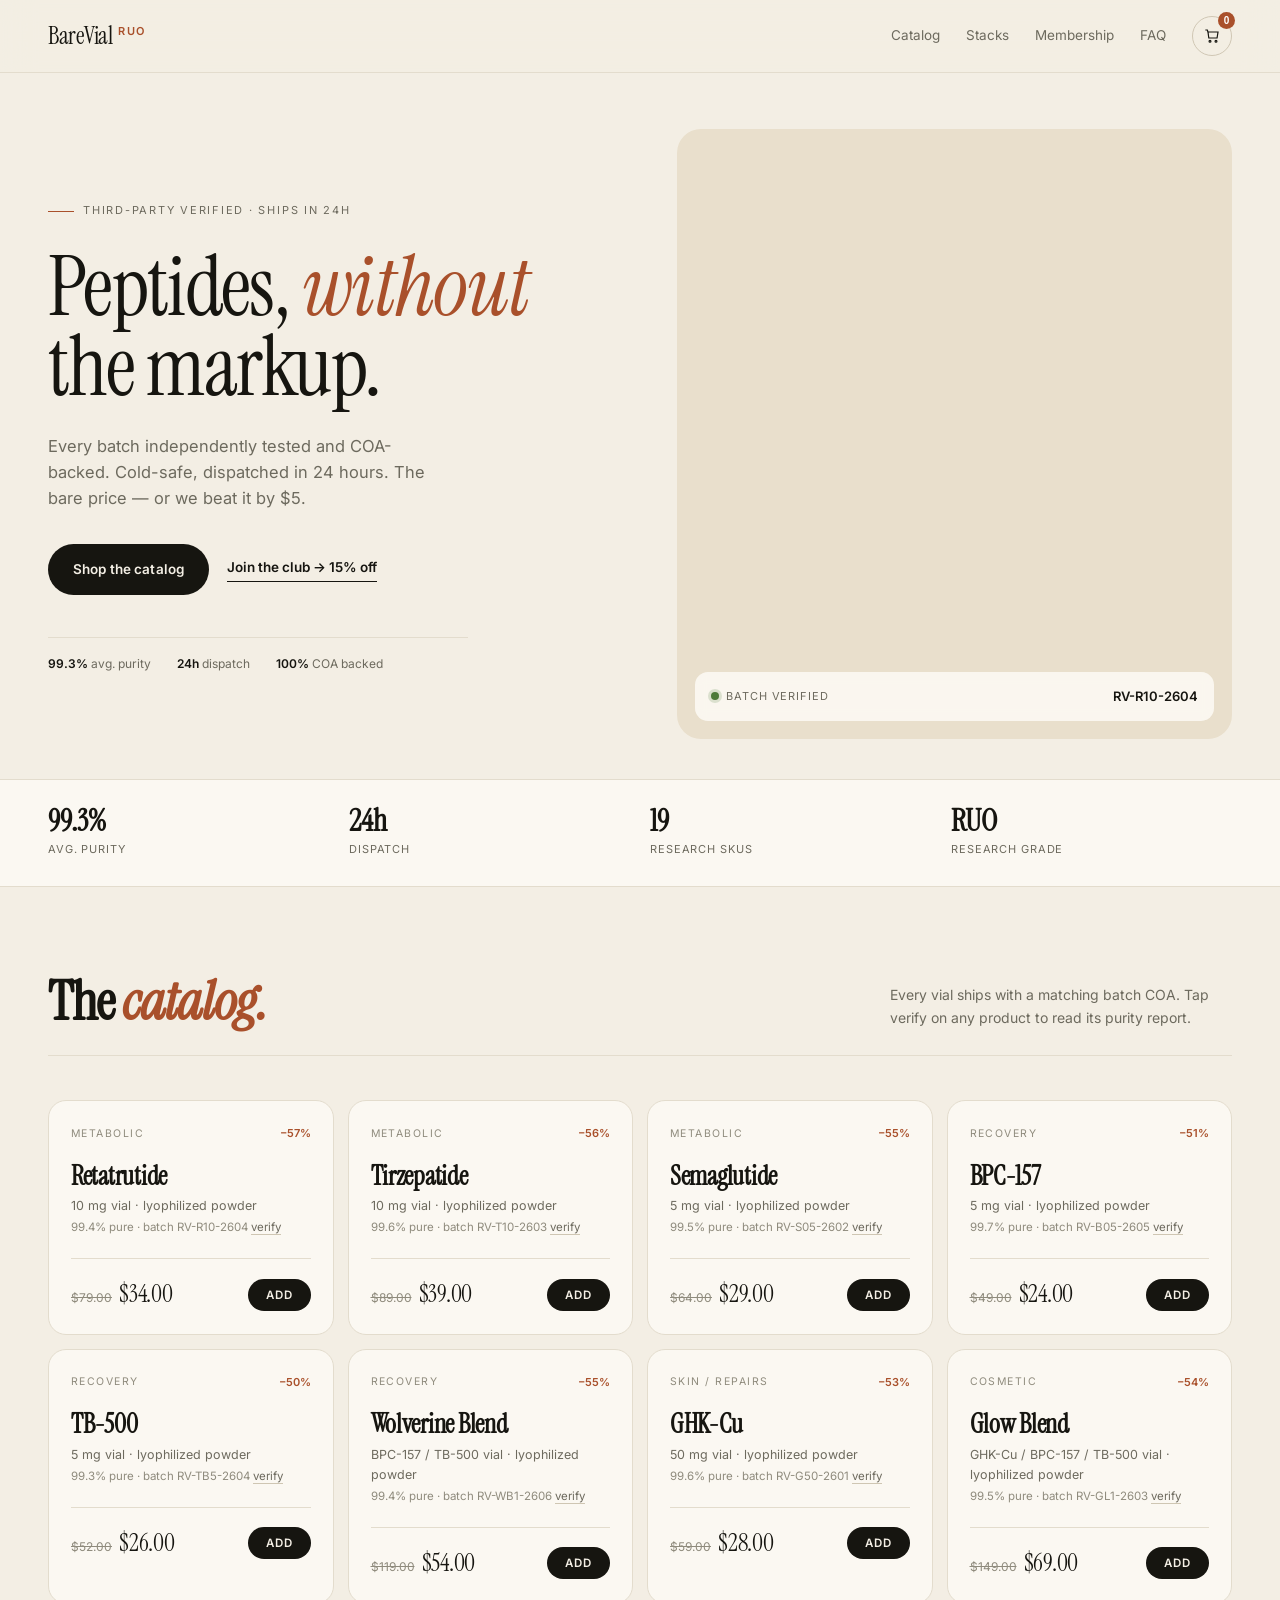
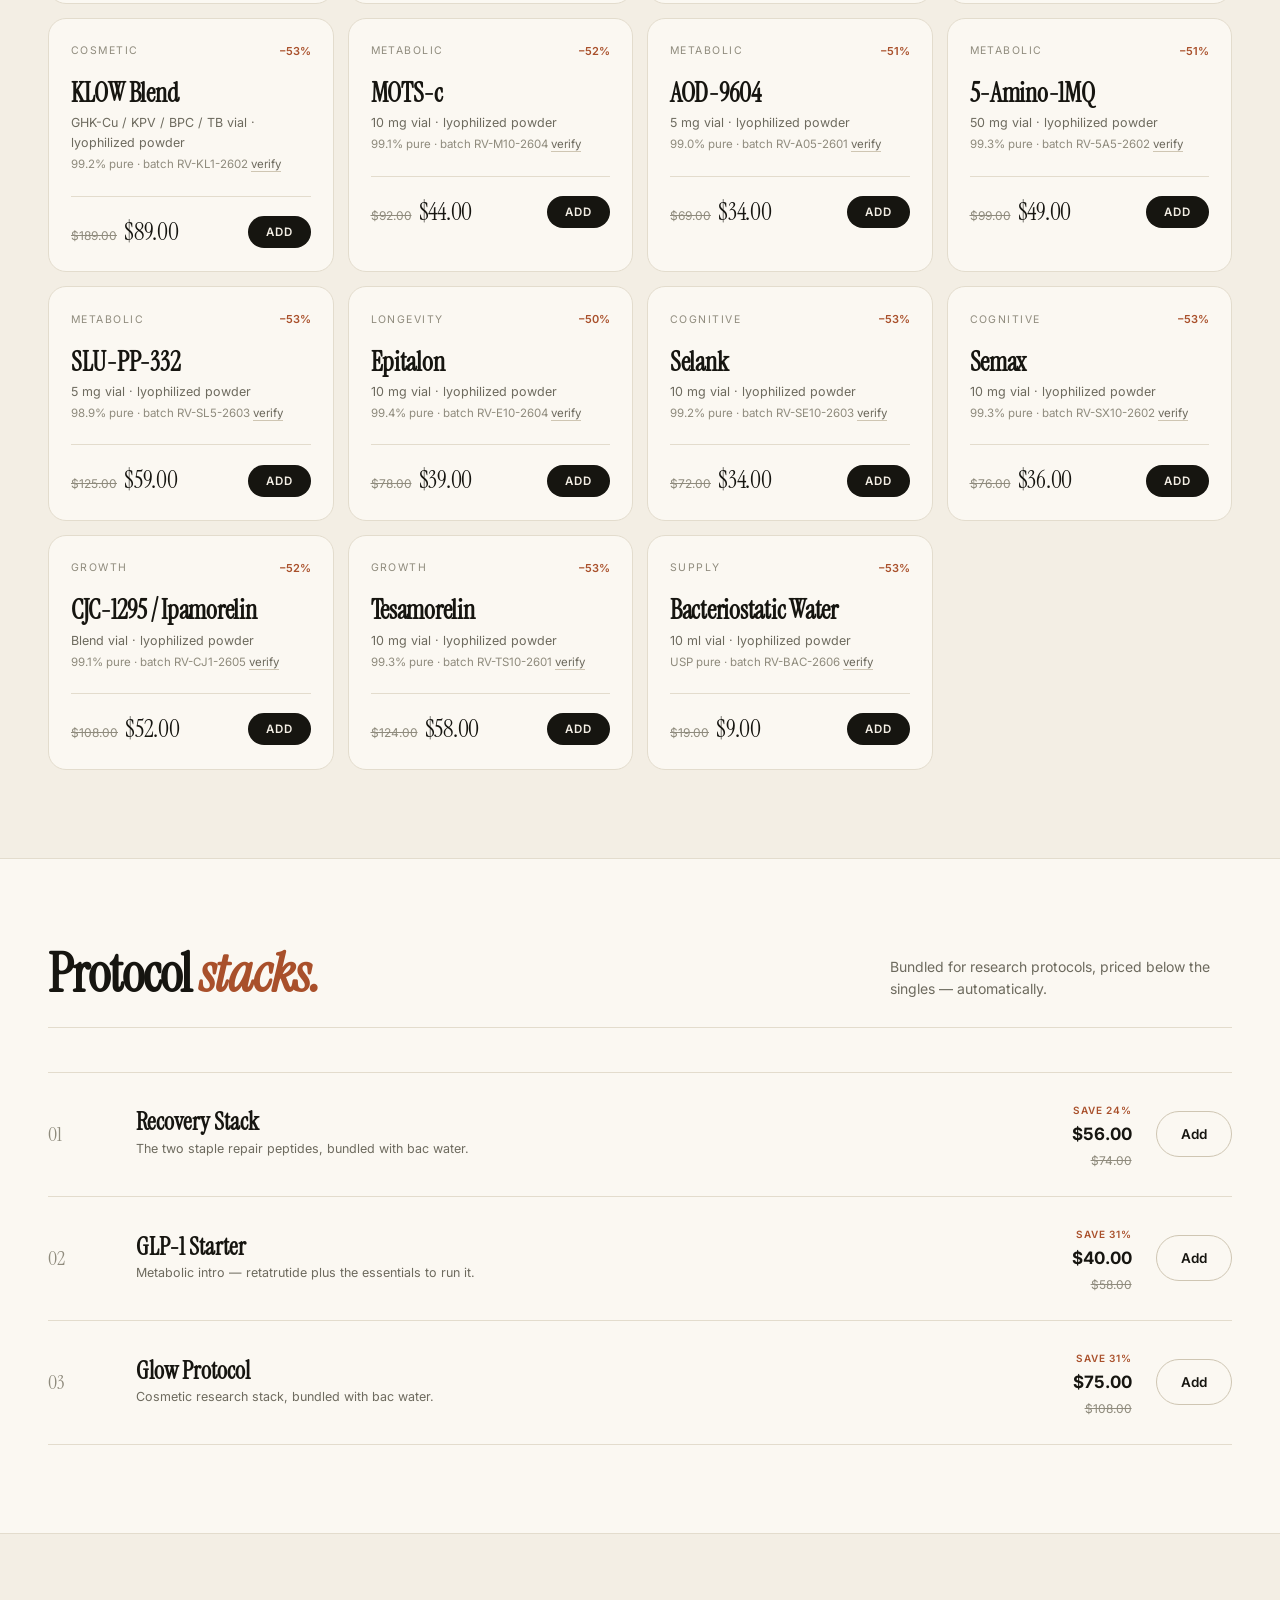
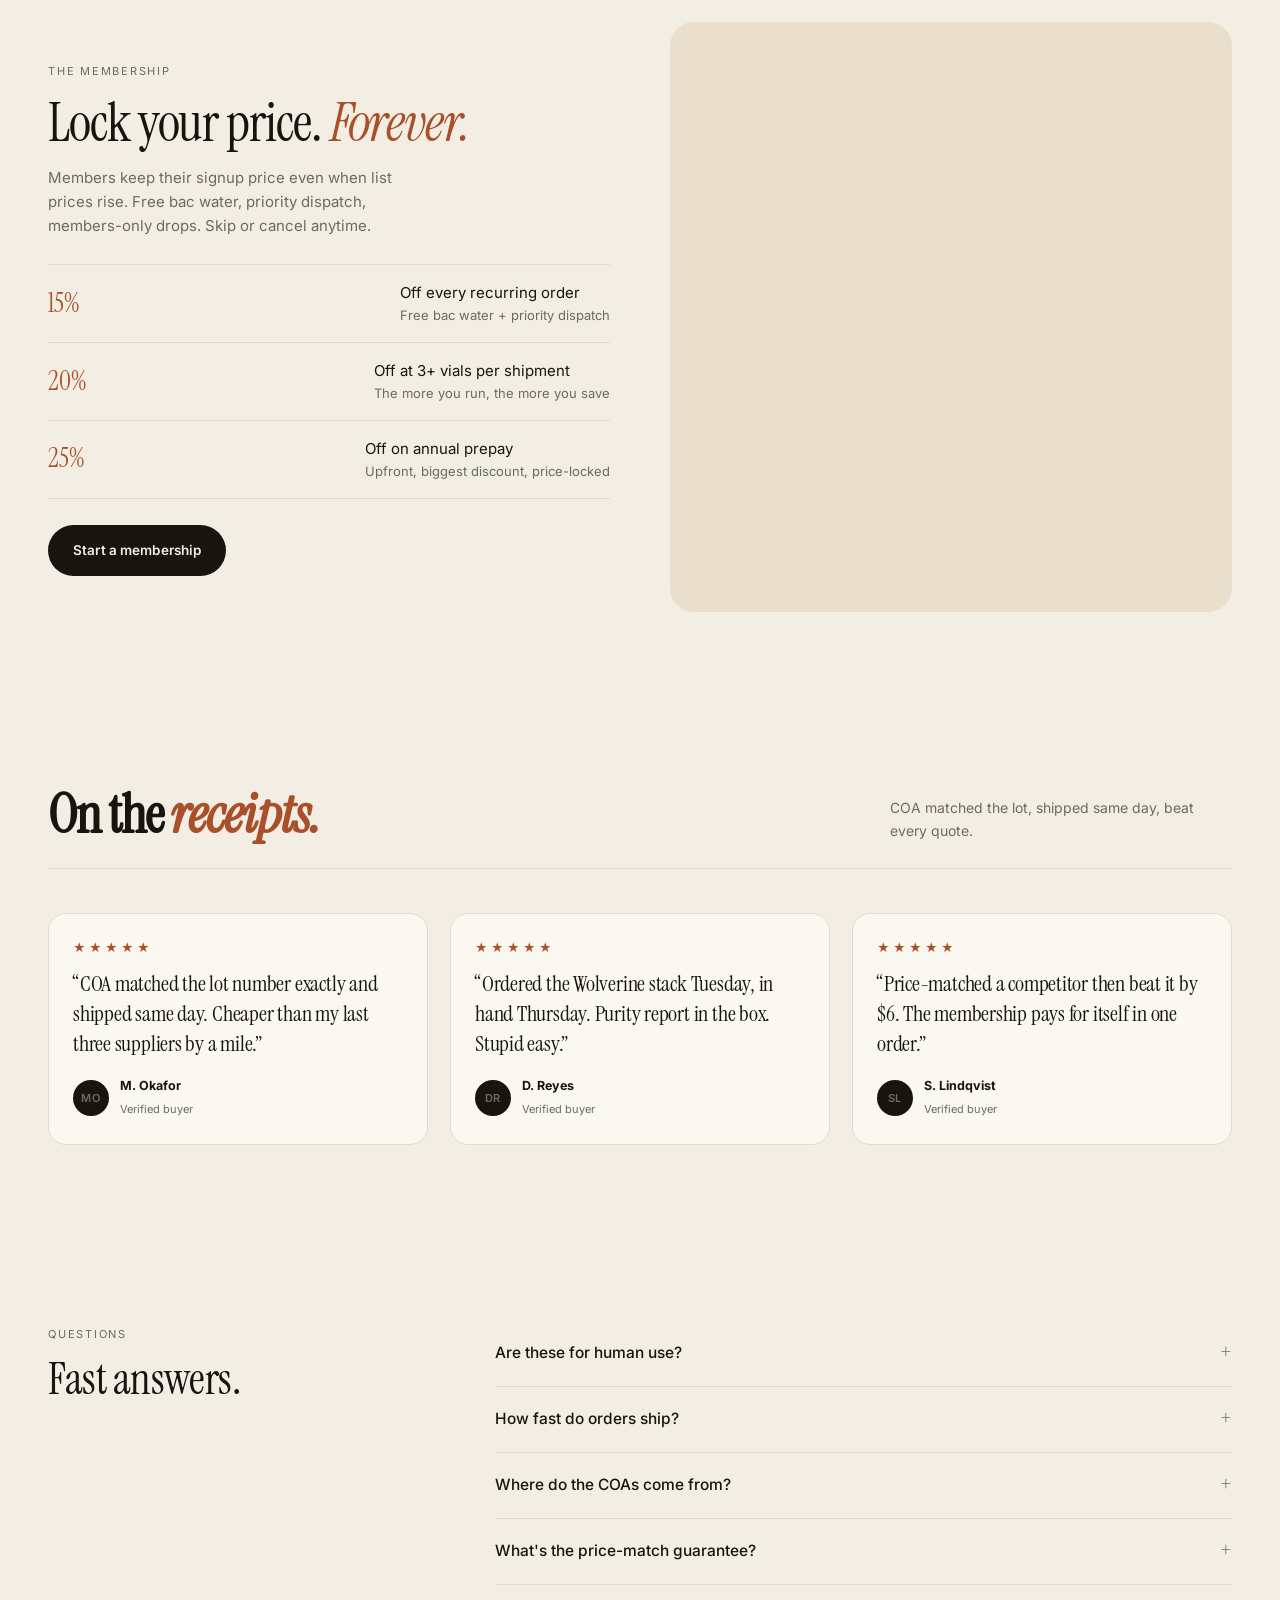
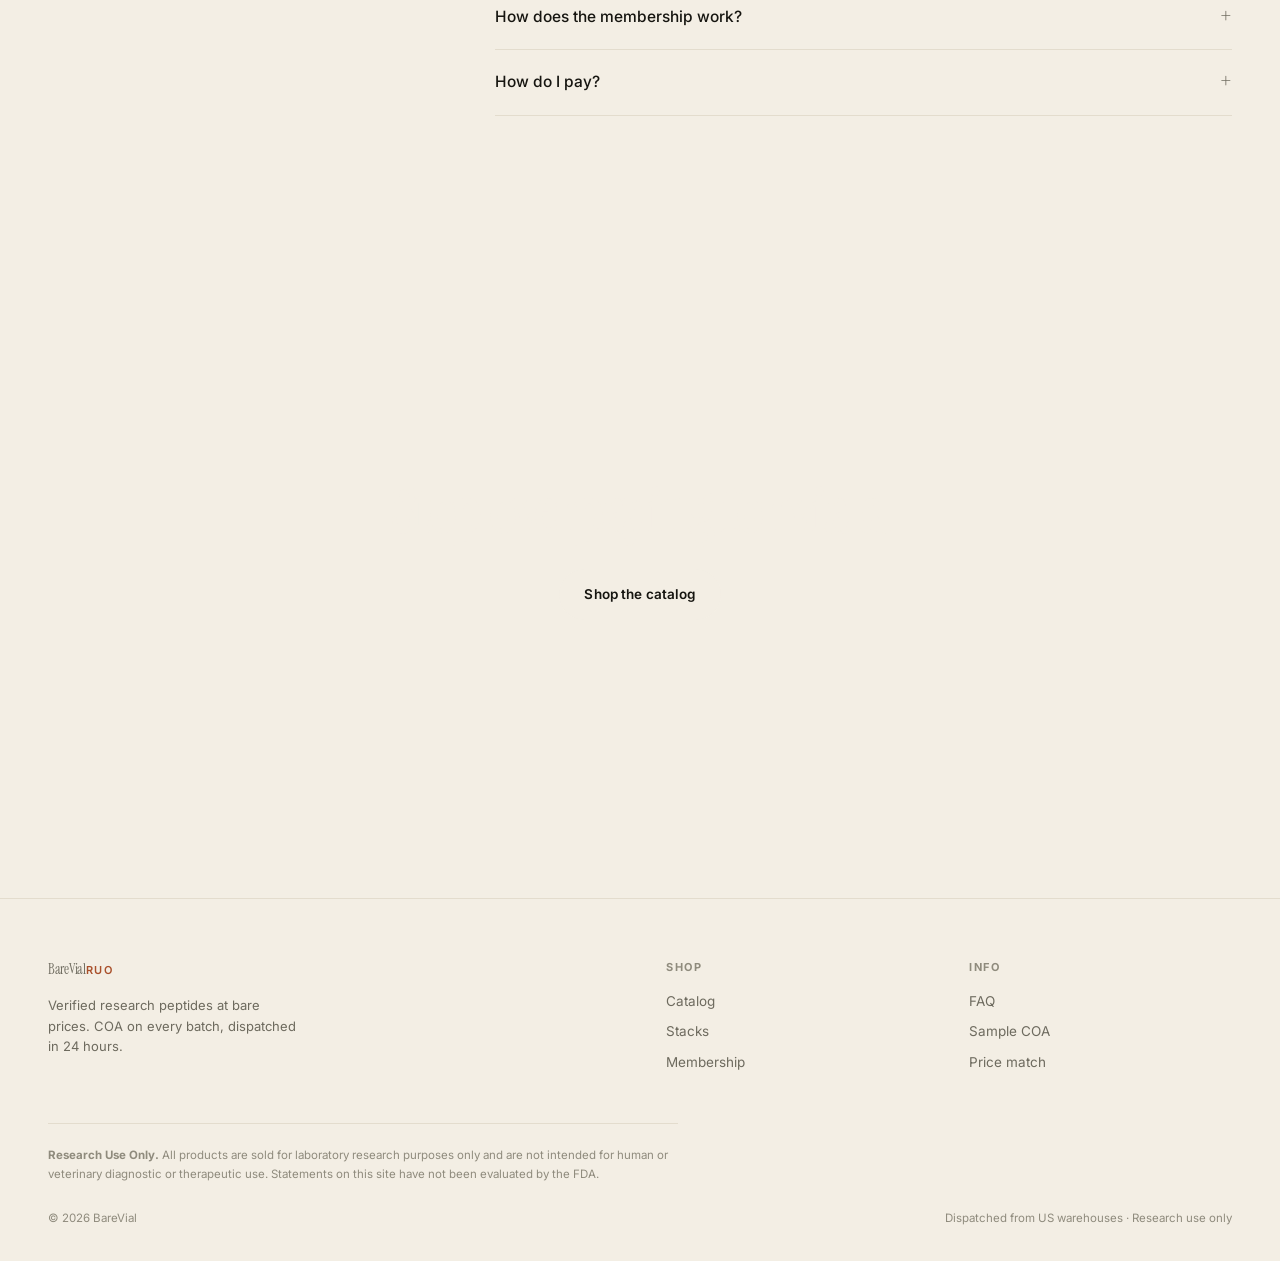
==== index.html @ 2b34187b "cache-bust css" ====
<!DOCTYPE html>
<html lang="en">
<head>
<meta charset="UTF-8">
<meta name="viewport" content="width=device-width,initial-scale=1">
<title>BareVial — Peptides, without the markup</title>
<meta name="description" content="Verified research peptides at bare prices. Third-party COA on every batch, shipped in 24 hours. Research use only.">
<link rel="preconnect" href="https://fonts.googleapis.com">
<link rel="preconnect" href="https://fonts.gstatic.com" crossorigin>
<link href="https://fonts.googleapis.com/css2?family=Instrument+Serif:ital@0;1&family=Inter:wght@400;500;600&display=swap" rel="stylesheet">
<link rel="icon" href="assets/logo.svg" type="image/svg+xml">
<link rel="stylesheet" href="styles.css?v=2">
<meta property="og:title" content="BareVial — Peptides, without the markup">
<meta property="og:description" content="Verified research peptides at bare prices. COA on every batch. Ships 24h. RUO.">
</head>
<body>

<header class="nav">
  <div class="nav-in">
    <a class="wordmark" href="#top">BareVial<i>ruo</i></a>
    <nav class="nav-links">
      <a href="#catalog">Catalog</a>
      <a href="#stacks">Stacks</a>
      <a href="#club">Membership</a>
      <a href="#faq">FAQ</a>
    </nav>
    <button class="cart-btn" id="cartOpen" aria-label="Cart">
      <svg width="16" height="16" viewBox="0 0 24 24" fill="none" stroke="currentColor" stroke-width="1.8"><path d="M6 6h15l-1.4 9H7.2z"/><circle cx="9" cy="20" r="1.4"/><circle cx="18" cy="20" r="1.4"/><path d="M6 6 5 3H2"/></svg>
      <span class="badge" id="badge" hidden>0</span>
    </button>
  </div>
</header>

<main id="top">
  <section class="hero">
    <div class="wrap hero-grid">
      <div>
        <span class="kicker">Third-party verified · Ships in 24h</span>
        <h1>Peptides, <em>without</em> the markup.</h1>
        <p class="lede">Every batch independently tested and COA-backed. Cold-safe, dispatched in 24 hours. The bare price — or we beat it by $5.</p>
        <div class="hero-cta">
          <a class="btn btn-ink" href="#catalog">Shop the catalog</a>
          <a class="textlink" href="#club">Join the club → 15% off</a>
        </div>
        <div class="hero-meta">
          <span><b>99.3%</b> avg. purity</span>
          <span><b>24h</b> dispatch</span>
          <span><b>100%</b> COA backed</span>
        </div>
      </div>
      <div class="hero-media">
        <img src="https://images.unsplash.com/photo-1579154204601-01588f351e67?auto=format&fit=crop&w=1000&q=80" alt="Peptide vials under lab light" onerror="this.style.display='none'">
        <div class="float-card"><span><span class="dot"></span>Batch verified</span><b>RV-R10-2604</b></div>
      </div>
    </div>
  </section>

  <div class="band">
    <div class="wrap">
      <div class="s"><b>99.3%</b><span>Avg. purity</span></div>
      <div class="s"><b>24h</b><span>Dispatch</span></div>
      <div class="s"><b>19</b><span>Research SKUs</span></div>
      <div class="s"><b>RUO</b><span>Research grade</span></div>
    </div>
  </div>

  <section id="catalog">
    <div class="wrap">
      <div class="sec-head">
        <h2>The <em>catalog.</em></h2>
        <p>Every vial ships with a matching batch COA. Tap verify on any product to read its purity report.</p>
      </div>
      <div class="grid" id="productGrid"></div>
    </div>
  </section>

  <section class="stacks" id="stacks">
    <div class="wrap">
      <div class="sec-head">
        <h2>Protocol <em>stacks.</em></h2>
        <p>Bundled for research protocols, priced below the singles — automatically.</p>
      </div>
      <div class="stack-list" id="stackList"></div>
    </div>
  </section>

  <section id="club">
    <div class="wrap club-grid">
      <div>
        <span class="mono">The membership</span>
        <h2 class="serif" style="font-size:clamp(32px,4.4vw,54px);line-height:1;letter-spacing:-.02em;margin-top:14px">Lock your price. <em style="font-style:italic;color:var(--rust)">Forever.</em></h2>
        <p style="color:var(--soft);margin-top:16px;max-width:42ch">Members keep their signup price even when list prices rise. Free bac water, priority dispatch, members-only drops. Skip or cancel anytime.</p>
        <div class="tiers">
          <div class="tier"><span class="d">15%</span><span>Off every recurring order<small style="display:block">Free bac water + priority dispatch</small></span></div>
          <div class="tier"><span class="d">20%</span><span>Off at 3+ vials per shipment<small style="display:block">The more you run, the more you save</small></span></div>
          <div class="tier"><span class="d">25%</span><span>Off on annual prepay<small style="display:block">Upfront, biggest discount, price-locked</small></span></div>
        </div>
        <a class="btn btn-ink" href="#catalog" style="margin-top:26px">Start a membership</a>
      </div>
      <div class="club-media"><img src="https://images.unsplash.com/photo-1582719508461-905c673771fd?auto=format&fit=crop&w=900&q=80" alt="Researcher" onerror="this.style.display='none'"></div>
    </div>
  </section>

  <section>
    <div class="wrap">
      <div class="sec-head"><h2>On the <em>receipts.</em></h2><p>COA matched the lot, shipped same day, beat every quote.</p></div>
      <div class="reviews">
        <div class="review"><div class="stars">★★★★★</div><div class="qu">“COA matched the lot number exactly and shipped same day. Cheaper than my last three suppliers by a mile.”</div><div class="who"><span class="ava">MO</span><div><b>M. Okafor</b><span>Verified buyer</span></div></div></div>
        <div class="review"><div class="stars">★★★★★</div><div class="qu">“Ordered the Wolverine stack Tuesday, in hand Thursday. Purity report in the box. Stupid easy.”</div><div class="who"><span class="ava">DR</span><div><b>D. Reyes</b><span>Verified buyer</span></div></div></div>
        <div class="review"><div class="stars">★★★★★</div><div class="qu">“Price-matched a competitor then beat it by $6. The membership pays for itself in one order.”</div><div class="who"><span class="ava">SL</span><div><b>S. Lindqvist</b><span>Verified buyer</span></div></div></div>
      </div>
    </div>
  </section>

  <section id="faq">
    <div class="wrap faq-grid">
      <div><span class="mono">Questions</span><h2 class="serif" style="font-size:clamp(30px,3.6vw,44px);line-height:1;margin-top:12px">Fast answers.</h2></div>
      <div class="faq">
        <details><summary>Are these for human use?</summary><p>All vials are sold for research use only (RUO). They are not FDA-approved drugs and are not intended to diagnose, treat, or cure anything.</p></details>
        <details><summary>How fast do orders ship?</summary><p>Dispatched within 24 hours on business days, blind-packed, lyophilized so no cold chain is needed. Tracking emailed the moment it leaves.</p></details>
        <details><summary>Where do the COAs come from?</summary><p>Independent third-party labs. Every batch gets HPLC purity and mass-spec identity, matched to your vial's lot number. Verify on any product.</p></details>
        <details><summary>What's the price-match guarantee?</summary><p>Find the same compound, same mg, lower verified price from a COA-backed vendor — send it and we beat it by $5.</p></details>
        <details><summary>How does the membership work?</summary><p>Recurring, 15% off every order, price-locked while active. Skip or cancel anytime. Annual prepay unlocks 25%.</p></details>
        <details><summary>How do I pay?</summary><p>Card, Apple/Google Pay, and crypto through high-risk-friendly gateways so peptide orders never get declined.</p></details>
      </div>
    </div>
  </section>

  <section>
    <div class="wrap">
      <div class="cta">
        <img src="https://images.unsplash.com/photo-1571019613454-1cb2f99b2d8b?auto=format&fit=crop&w=1600&q=80" alt="" onerror="this.style.display='none'">
        <div class="in"><h2>Stop overpaying for vials.</h2><a class="btn btn-ink" href="#catalog">Shop the catalog</a></div>
      </div>
    </div>
  </section>
</main>

<footer>
  <div class="wrap">
    <div class="foot-grid">
      <div><a class="wordmark" href="#top">BareVial<i>ruo</i></a><p>Verified research peptides at bare prices. COA on every batch, dispatched in 24 hours.</p></div>
      <div><h4>Shop</h4><a href="#catalog">Catalog</a><a href="#stacks">Stacks</a><a href="#club">Membership</a></div>
      <div><h4>Info</h4><a href="#faq">FAQ</a><a href="#" onclick="openCoa('generic');return false">Sample COA</a><a href="#club">Price match</a></div>
    </div>
    <div class="ruo"><b>Research Use Only.</b> All products are sold for laboratory research purposes only and are not intended for human or veterinary diagnostic or therapeutic use. Statements on this site have not been evaluated by the FDA.</div>
    <div class="foot-bottom"><span>© 2026 BareVial</span><span>Dispatched from US warehouses · Research use only</span></div>
  </div>
</footer>

<div class="drawer" id="drawer">
  <div class="scrim" data-close></div>
  <div class="panel">
    <div class="panel-head"><h3>Your cart</h3><button class="x" data-close>×</button></div>
    <div class="cart-items" id="cartItems"></div>
    <div class="cart-foot">
      <div class="total"><span>Subtotal</span><span id="subtotal">$0.00</span></div>
      <p class="note">Shipping & taxes at checkout. RUO. Free US shipping over $99.</p>
      <button class="btn btn-ink btn-block" id="checkout">Checkout</button>
    </div>
  </div>
</div>

<div class="modal" id="modal">
  <div class="scrim" data-close></div>
  <div class="box" id="modalBox"></div>
</div>

<div class="toast" id="toast">Added</div>

<script src="app.js"></script>
</body>
</html>
---- styles.css ----
:root{
  --bone:#f3eee4; --paper:#fbf8f2; --ink:#161510; --soft:#6d6a5e; --faint:#8f8b7d;
  --line:#e3dccd; --line2:#cfc6b3; --olive:#3c4a2f; --rust:#a9502b; --tan:#e9dfcc;
  --radius:18px; --max:1240px;
  --sans:"Inter",-apple-system,BlinkMacSystemFont,"Segoe UI",Roboto,Helvetica,Arial,sans-serif;
  --serif:"Instrument Serif",Georgia,"Times New Roman",serif;
}
*{box-sizing:border-box;margin:0;padding:0}
html{scroll-behavior:smooth;-webkit-text-size-adjust:100%}
body{background:var(--bone);color:var(--ink);font-family:var(--sans);font-size:15px;line-height:1.6;-webkit-font-smoothing:antialiased;text-rendering:optimizeLegibility}
a{color:inherit;text-decoration:none}
img{display:block;width:100%;height:100%;object-fit:cover}
::selection{background:var(--ink);color:var(--bone)}
.wrap{max-width:var(--max);margin:0 auto;padding:0 28px}
.serif{font-family:var(--serif);font-weight:400;letter-spacing:-.01em}
.mono{font-size:11px;letter-spacing:.16em;text-transform:uppercase;color:var(--soft)}

.btn{display:inline-flex;align-items:center;justify-content:center;gap:9px;font-family:var(--sans);font-size:13.5px;font-weight:600;letter-spacing:.01em;padding:14px 24px;border-radius:99px;border:1px solid transparent;cursor:pointer;transition:.2s}
.btn-ink{background:var(--ink);color:var(--bone)}
.btn-ink:hover{background:#000;transform:translateY(-1px)}
.btn-line{background:transparent;border-color:var(--line2);color:var(--ink)}
.btn-line:hover{border-color:var(--ink)}
.btn-block{width:100%}
.textlink{display:inline-flex;align-items:center;gap:7px;font-size:13.5px;font-weight:600;border-bottom:1px solid var(--ink);padding-bottom:2px}
.textlink:hover{gap:11px}

/* nav */
header.nav{position:sticky;top:0;z-index:60;background:rgba(243,238,228,.86);backdrop-filter:blur(16px);border-bottom:1px solid var(--line)}
.nav-in{max-width:var(--max);margin:0 auto;padding:16px 28px;display:flex;align-items:center;gap:26px}
.wordmark{font-family:var(--serif);font-size:24px;letter-spacing:-.02em;display:flex;align-items:baseline;gap:6px}
.wordmark i{font-style:normal;font-size:11px;font-family:var(--sans);font-weight:600;letter-spacing:.14em;text-transform:uppercase;color:var(--rust);transform:translateY(-9px)}
.nav-links{display:flex;gap:26px;margin-left:auto;font-size:13.5px;color:var(--soft)}
.nav-links a:hover{color:var(--ink)}
.cart-btn{background:none;border:1px solid var(--line2);width:40px;height:40px;border-radius:99px;display:grid;place-items:center;cursor:pointer;position:relative;color:var(--ink);transition:.2s}
.cart-btn:hover{border-color:var(--ink)}
.badge{position:absolute;top:-5px;right:-4px;background:var(--rust);color:#fff;font-size:10px;font-weight:700;min-width:17px;height:17px;border-radius:99px;display:grid;place-items:center;padding:0 3px}

/* hero */
.hero{padding:56px 0 40px}
.hero-grid{display:grid;grid-template-columns:1.02fr .98fr;gap:52px;align-items:center}
.hero .kicker{display:inline-flex;align-items:center;gap:9px;font-size:11px;letter-spacing:.16em;text-transform:uppercase;color:var(--soft);margin-bottom:26px}
.hero .kicker::before{content:"";width:26px;height:1px;background:var(--rust)}
h1{font-family:var(--serif);font-weight:400;font-size:clamp(46px,6.6vw,88px);line-height:.95;letter-spacing:-.02em}
h1 em{font-style:italic;color:var(--rust)}
.hero p.lede{color:var(--soft);font-size:16.5px;max-width:40ch;margin:26px 0 32px}
.hero-cta{display:flex;gap:18px;align-items:center;flex-wrap:wrap}
.hero-meta{display:flex;gap:26px;margin-top:42px;font-size:12px;color:var(--soft);border-top:1px solid var(--line);padding-top:16px;max-width:420px}
.hero-meta b{color:var(--ink);font-weight:600}
.hero-media{position:relative;border-radius:24px;overflow:hidden;aspect-ratio:4/4.4;background:var(--tan)}
.hero-media img{transition:transform 1.2s ease}
.hero-media:hover img{transform:scale(1.03)}
.float-card{position:absolute;left:18px;bottom:18px;right:18px;background:rgba(251,248,242,.94);backdrop-filter:blur(6px);border-radius:13px;padding:14px 16px;display:flex;justify-content:space-between;align-items:center;gap:12px}
.float-card span{font-size:11px;letter-spacing:.08em;text-transform:uppercase;color:var(--soft)}
.float-card b{font-size:13px;font-weight:600}
.dot{width:8px;height:8px;border-radius:99px;background:#4e7a3a;box-shadow:0 0 0 3px rgba(78,122,58,.18);display:inline-block;margin-right:7px}

/* marquee stat band */
.band{border-top:1px solid var(--line);border-bottom:1px solid var(--line);background:var(--paper)}
.band .wrap{display:grid;grid-template-columns:repeat(4,1fr);gap:20px;padding:26px 28px}
.band .s{text-align:left}
.band .s b{font-family:var(--serif);font-size:30px;display:block;line-height:1}
.band .s span{font-size:11px;letter-spacing:.08em;text-transform:uppercase;color:var(--soft)}

section{padding:88px 0}
.sec-head{display:grid;grid-template-columns:1fr 1fr;gap:30px;align-items:end;margin-bottom:44px;border-bottom:1px solid var(--line);padding-bottom:26px}
.sec-head h2{font-family:var(--serif);font-size:clamp(32px,4.4vw,54px);line-height:1;letter-spacing:-.02em}
.sec-head h2 em{font-style:italic;color:var(--rust)}
.sec-head p{color:var(--soft);font-size:14px;max-width:38ch;justify-self:end;align-self:end}

/* catalog — typographic cards, no photos */
.grid{display:grid;grid-template-columns:repeat(auto-fill,minmax(268px,1fr));gap:14px}
.card{background:var(--paper);border:1px solid var(--line);border-radius:var(--radius);padding:24px 22px 20px;display:flex;flex-direction:column;transition:border-color .2s, transform .2s}
.card:hover{border-color:var(--ink);transform:translateY(-2px)}
.card .chead{display:flex;justify-content:space-between;align-items:center;margin-bottom:20px}
.card .cat{font-size:10.5px;letter-spacing:.14em;text-transform:uppercase;color:var(--faint)}
.save{font-size:11px;font-weight:600;color:var(--rust)}
.card h3{font-family:var(--serif);font-size:26px;line-height:1.05;letter-spacing:-.01em;margin-bottom:6px}
.card .mg{font-size:12.5px;color:var(--soft);margin-bottom:2px}
.card .spec{font-size:11.5px;color:var(--faint)}
.card .coa{border-bottom:1px solid var(--line2);cursor:pointer;color:var(--soft)}
.card .coa:hover{color:var(--ink);border-color:var(--ink)}
.card .cfoot{display:flex;justify-content:space-between;align-items:center;margin-top:22px;padding-top:16px;border-top:1px solid var(--line)}
.card .price s{color:var(--faint);font-size:12px;margin-right:7px}
.card .price b{font-family:var(--serif);font-weight:400;font-size:24px;letter-spacing:-.01em}
.card .add{background:var(--ink);border:none;color:var(--bone);font-family:var(--sans);font-size:11.5px;font-weight:600;letter-spacing:.08em;text-transform:uppercase;padding:9px 18px;border-radius:99px;cursor:pointer;transition:.2s}
.card .add:hover{background:var(--rust)}

/* stacks */
.stacks{background:var(--paper);border-top:1px solid var(--line);border-bottom:1px solid var(--line)}
.stack-list{border-top:1px solid var(--line)}
.stack-row{display:grid;grid-template-columns:64px 1fr auto auto;gap:24px;align-items:center;padding:24px 0;border-bottom:1px solid var(--line)}
.stack-row .n{font-family:var(--serif);font-size:20px;color:var(--faint)}
.stack-row h3{font-family:var(--serif);font-size:24px;line-height:1.1}
.stack-row .it{font-size:12.5px;color:var(--soft);margin-top:3px}
.stack-row .pr{text-align:right}
.stack-row .pr b{font-size:17px;display:block}
.stack-row .pr s{font-size:12px;color:var(--faint)}
.stack-row .pr .save{font-size:10px;letter-spacing:.08em;text-transform:uppercase;color:var(--rust);font-weight:600}

/* club */
.club-grid{display:grid;grid-template-columns:1fr 1fr;gap:60px;align-items:center}
.tiers{margin-top:26px;display:grid;gap:0}
.tier{display:flex;justify-content:space-between;align-items:center;gap:20px;padding:16px 0;border-bottom:1px solid var(--line)}
.tier:first-child{border-top:1px solid var(--line)}
.tier .d{font-family:var(--serif);font-size:26px;color:var(--rust);min-width:70px}
.tier small{font-size:13px;color:var(--soft)}
.club-media{border-radius:24px;overflow:hidden;aspect-ratio:1/1.05;background:var(--tan)}

/* reviews */
.reviews{display:grid;grid-template-columns:repeat(3,1fr);gap:22px}
.review{background:var(--paper);border:1px solid var(--line);border-radius:var(--radius);padding:24px;display:flex;flex-direction:column}
.review .qu{font-family:var(--serif);font-size:22px;line-height:1.35;letter-spacing:-.01em}
.review .who{display:flex;align-items:center;gap:11px;margin-top:auto;padding-top:18px}
.review .ava{width:36px;height:36px;border-radius:99px;background:var(--ink);color:var(--bone);display:grid;place-items:center;font-size:11px;font-weight:600;letter-spacing:.05em;flex:none}
.review .who b{font-size:12.5px;display:block}
.review .who span{font-size:11px;color:var(--soft)}
.stars{color:var(--rust);font-size:12px;letter-spacing:3px;margin-bottom:12px}

/* faq */
.faq-grid{display:grid;grid-template-columns:.7fr 1.3fr;gap:50px}
.faq details{border-bottom:1px solid var(--line)}
.faq details[open]{padding-bottom:16px}
.faq summary{list-style:none;cursor:pointer;display:flex;justify-content:space-between;gap:16px;font-size:15.5px;font-weight:500;padding:20px 0}
.faq summary::-webkit-details-marker{display:none}
.faq summary::after{content:"+";font-family:var(--serif);font-size:22px;color:var(--soft);line-height:1}
.faq details[open] summary::after{content:"–"}
.faq p{color:var(--soft);font-size:13.5px;padding-bottom:4px}

/* cta */
.cta{position:relative;border-radius:26px;overflow:hidden;aspect-ratio:16/7;display:grid;place-items:center;text-align:center;color:var(--bone)}
.cta img{position:absolute;inset:0;filter:brightness(.55)}
.cta .in{position:relative;padding:30px;max-width:620px}
.cta h2{font-family:var(--serif);font-size:clamp(34px,5vw,62px);line-height:.98;letter-spacing:-.02em;margin-bottom:26px}
.cta .btn-ink{background:var(--bone);color:var(--ink)}
.cta .btn-ink:hover{background:#fff}

footer{padding:60px 0 34px;border-top:1px solid var(--line)}
.foot-grid{display:grid;grid-template-columns:2.2fr 1fr 1fr;gap:40px;margin-bottom:40px}
.foot-grid p{font-size:13px;color:var(--soft);max-width:32ch;margin-top:14px}
.foot-grid h4{font-size:11px;letter-spacing:.14em;text-transform:uppercase;color:var(--faint);margin-bottom:14px}
.foot-grid a{display:block;font-size:13.5px;color:var(--soft);margin-bottom:9px}
.foot-grid a:hover{color:var(--ink)}
.ruo{font-size:11.5px;line-height:1.7;color:var(--faint);border-top:1px solid var(--line);padding-top:22px;margin-bottom:24px;max-width:90ch}
.foot-bottom{display:flex;justify-content:space-between;gap:16px;flex-wrap:wrap;font-size:11.5px;color:var(--faint)}

/* drawer */
.drawer{position:fixed;inset:0;z-index:80;pointer-events:none}
.drawer .scrim{position:absolute;inset:0;background:rgba(20,18,10,.42);opacity:0;transition:.3s}
.drawer.open{pointer-events:auto}.drawer.open .scrim{opacity:1}
.panel{position:absolute;top:0;right:0;height:100%;width:min(400px,100%);background:var(--paper);border-left:1px solid var(--line);transform:translateX(100%);transition:.34s cubic-bezier(.4,0,.1,1);display:flex;flex-direction:column}
.drawer.open .panel{transform:none}
.panel-head{display:flex;justify-content:space-between;align-items:center;padding:22px 24px;border-bottom:1px solid var(--line)}
.panel-head h3{font-family:var(--serif);font-size:21px}
.x{background:none;border:none;font-size:22px;color:var(--soft);cursor:pointer;line-height:1}
.cart-items{flex:1;overflow:auto;padding:6px 24px}
.ci{display:flex;gap:14px;padding:18px 0;border-bottom:1px solid var(--line);align-items:flex-start}
.ci .t{flex:1}
.ci .t b{font-size:13.5px;display:block}
.ci .t small{font-size:12px;color:var(--soft)}
.ci .qty{display:flex;align-items:center;gap:9px;margin-top:9px}
.ci .qty button{width:23px;height:23px;border-radius:99px;border:1px solid var(--line2);background:none;cursor:pointer;color:var(--ink)}
.ci .rm{background:none;border:none;font-size:11px;color:var(--soft);cursor:pointer;text-decoration:underline;align-self:flex-start}
.cart-foot{padding:20px 24px;border-top:1px solid var(--line)}
.cart-foot .total{display:flex;justify-content:space-between;font-family:var(--serif);font-size:22px;margin-bottom:6px}
.cart-foot .note{font-size:11.5px;color:var(--soft);margin-bottom:16px}
.empty{color:var(--soft);text-align:center;padding:70px 20px;font-size:14px}

/* modal */
.modal{position:fixed;inset:0;z-index:90;display:none;place-items:center;padding:20px}
.modal.open{display:grid}
.modal .scrim{position:absolute;inset:0;background:rgba(20,18,10,.5)}
.modal .box{position:relative;background:var(--paper);border-radius:20px;padding:28px;max-width:440px;width:100%}
.modal .box h3{font-family:var(--serif);font-size:24px;margin-bottom:5px}
.modal .box p{font-size:13px;color:var(--soft);margin-bottom:14px}
.coa-row{display:flex;justify-content:space-between;font-size:13px;padding:10px 0;border-bottom:1px solid var(--line)}
.coa-row span:first-child{color:var(--soft)}
.coa-row .ok{color:#4e7a3a;font-weight:600}
.bar{height:9px;background:var(--line);border-radius:99px;overflow:hidden;margin:12px 0 4px}
.bar i{display:block;height:100%;background:var(--olive)}

.toast{position:fixed;bottom:24px;left:50%;transform:translate(-50%,90px);background:var(--ink);color:var(--bone);font-size:13px;font-weight:500;padding:13px 22px;border-radius:99px;z-index:100;opacity:0;transition:.3s}
.toast.show{transform:translate(-50%,0);opacity:1}

@media(max-width:900px){
  .nav-links{display:none}
  .hero-grid,.club-grid,.faq-grid,.sec-head{grid-template-columns:1fr;gap:30px}
  .sec-head p{justify-self:start}
  .reviews{grid-template-columns:1fr}
  .foot-grid{grid-template-columns:1fr 1fr}
  .band .wrap{grid-template-columns:1fr 1fr;gap:18px}
  .stack-row{grid-template-columns:1fr auto;gap:8px}
  .stack-row .n{display:none}
}
@media(max-width:560px){
  section{padding:60px 0}
  .foot-grid{grid-template-columns:1fr}
  .hero-meta{flex-wrap:wrap;gap:14px}
  .cta{aspect-ratio:4/5}
}
@media(prefers-reduced-motion:reduce){*{transition:none!important}}
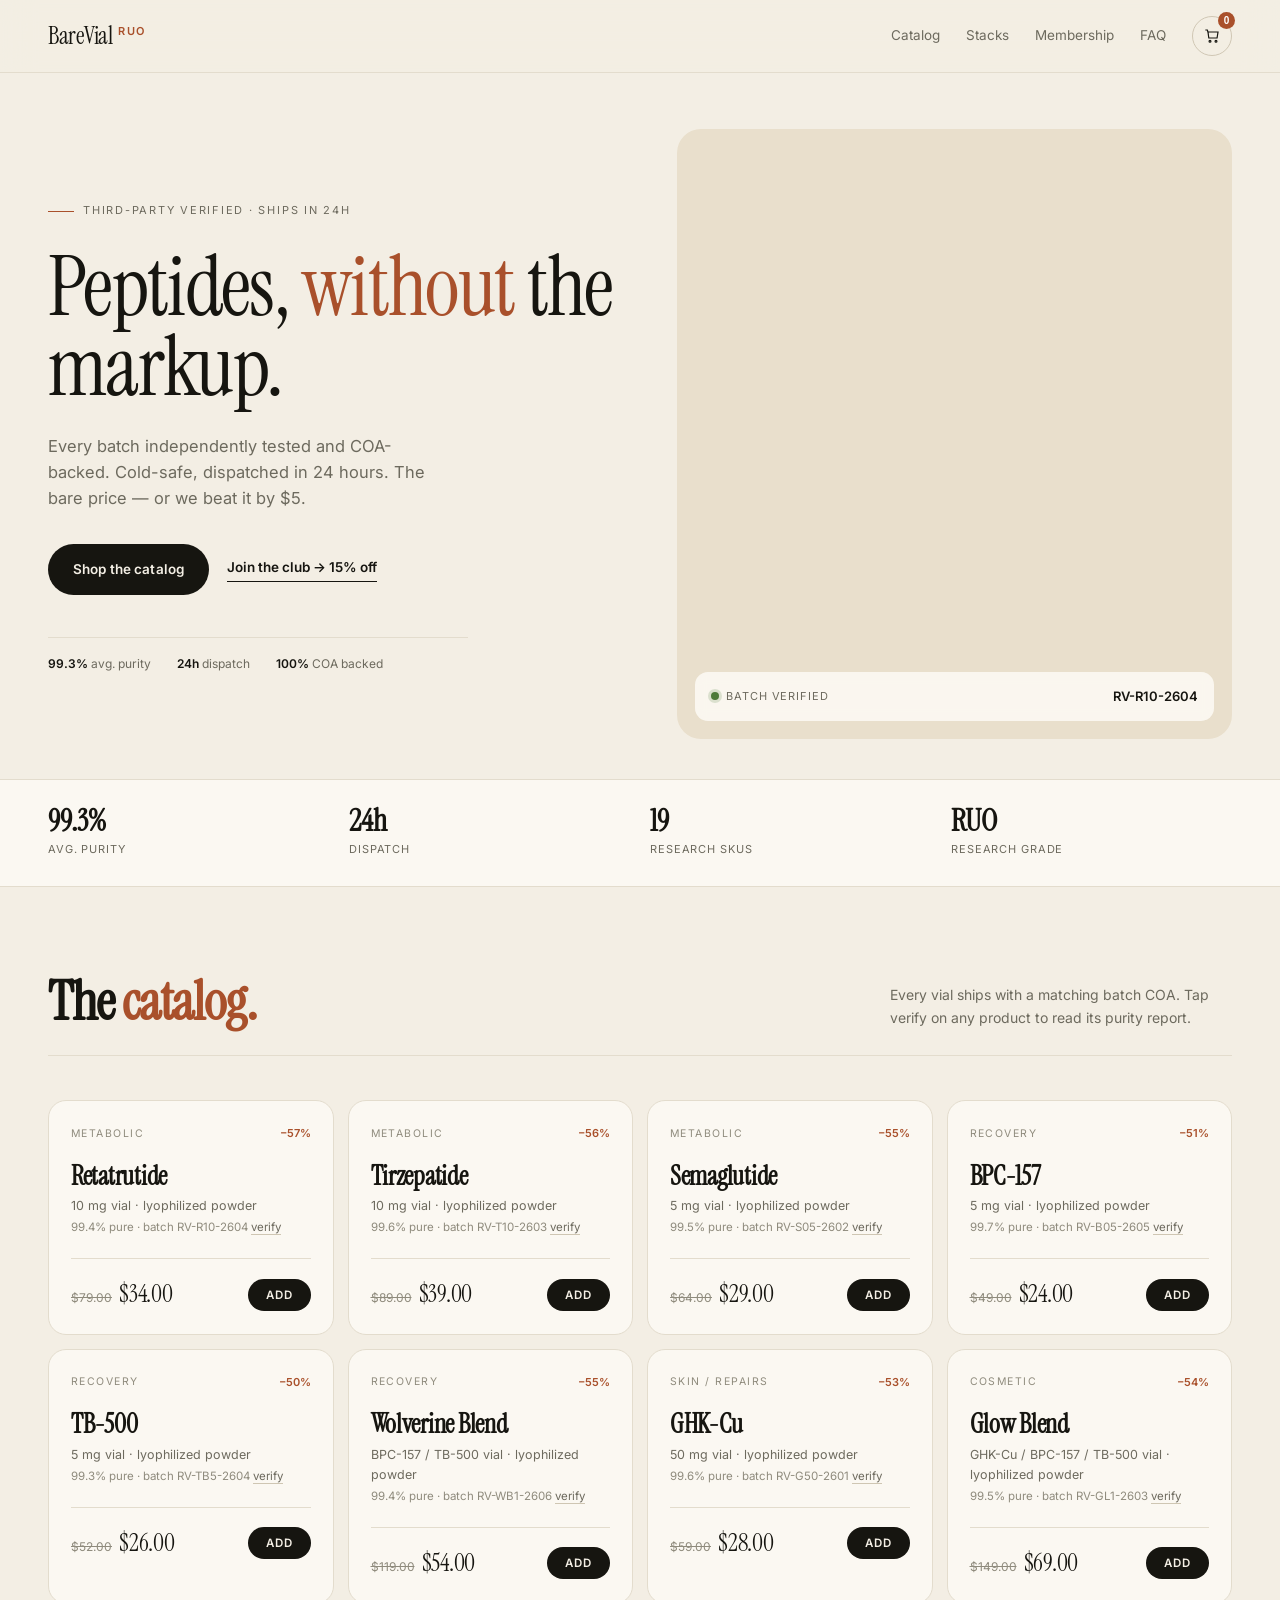
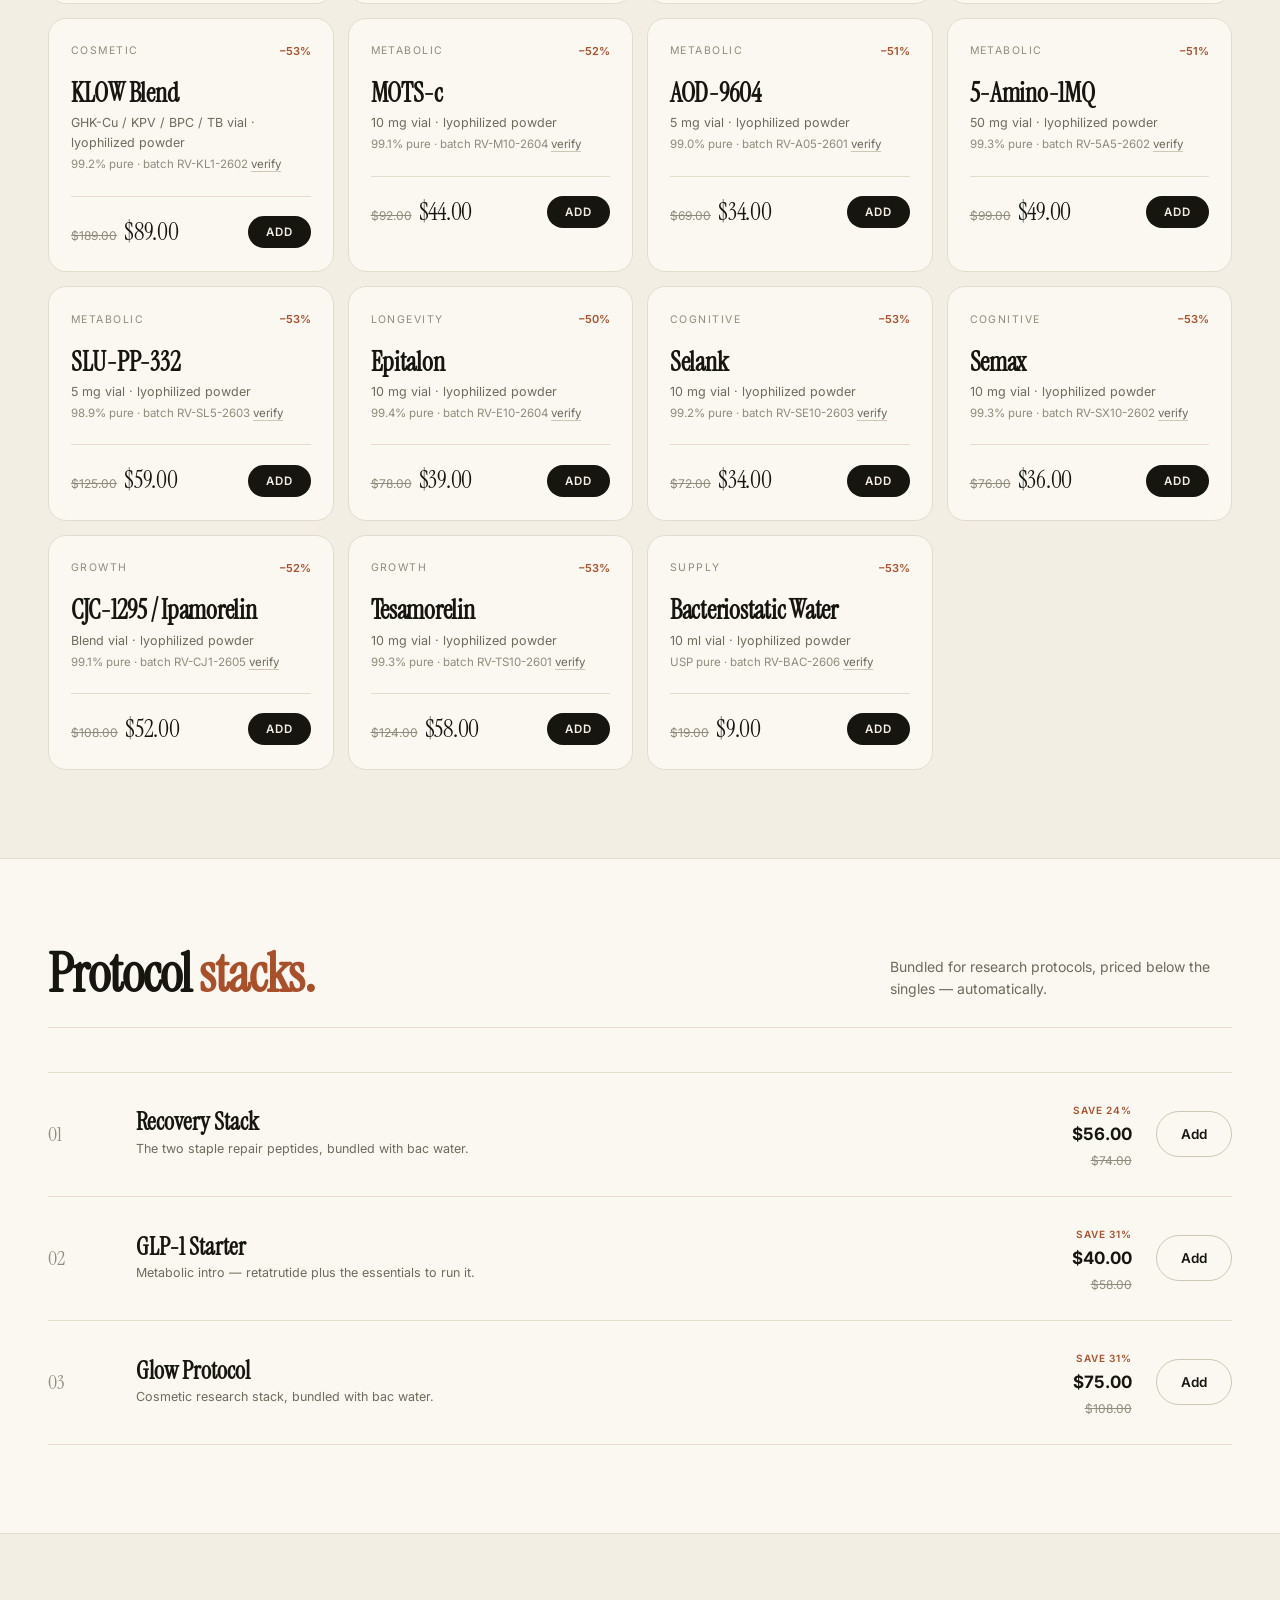
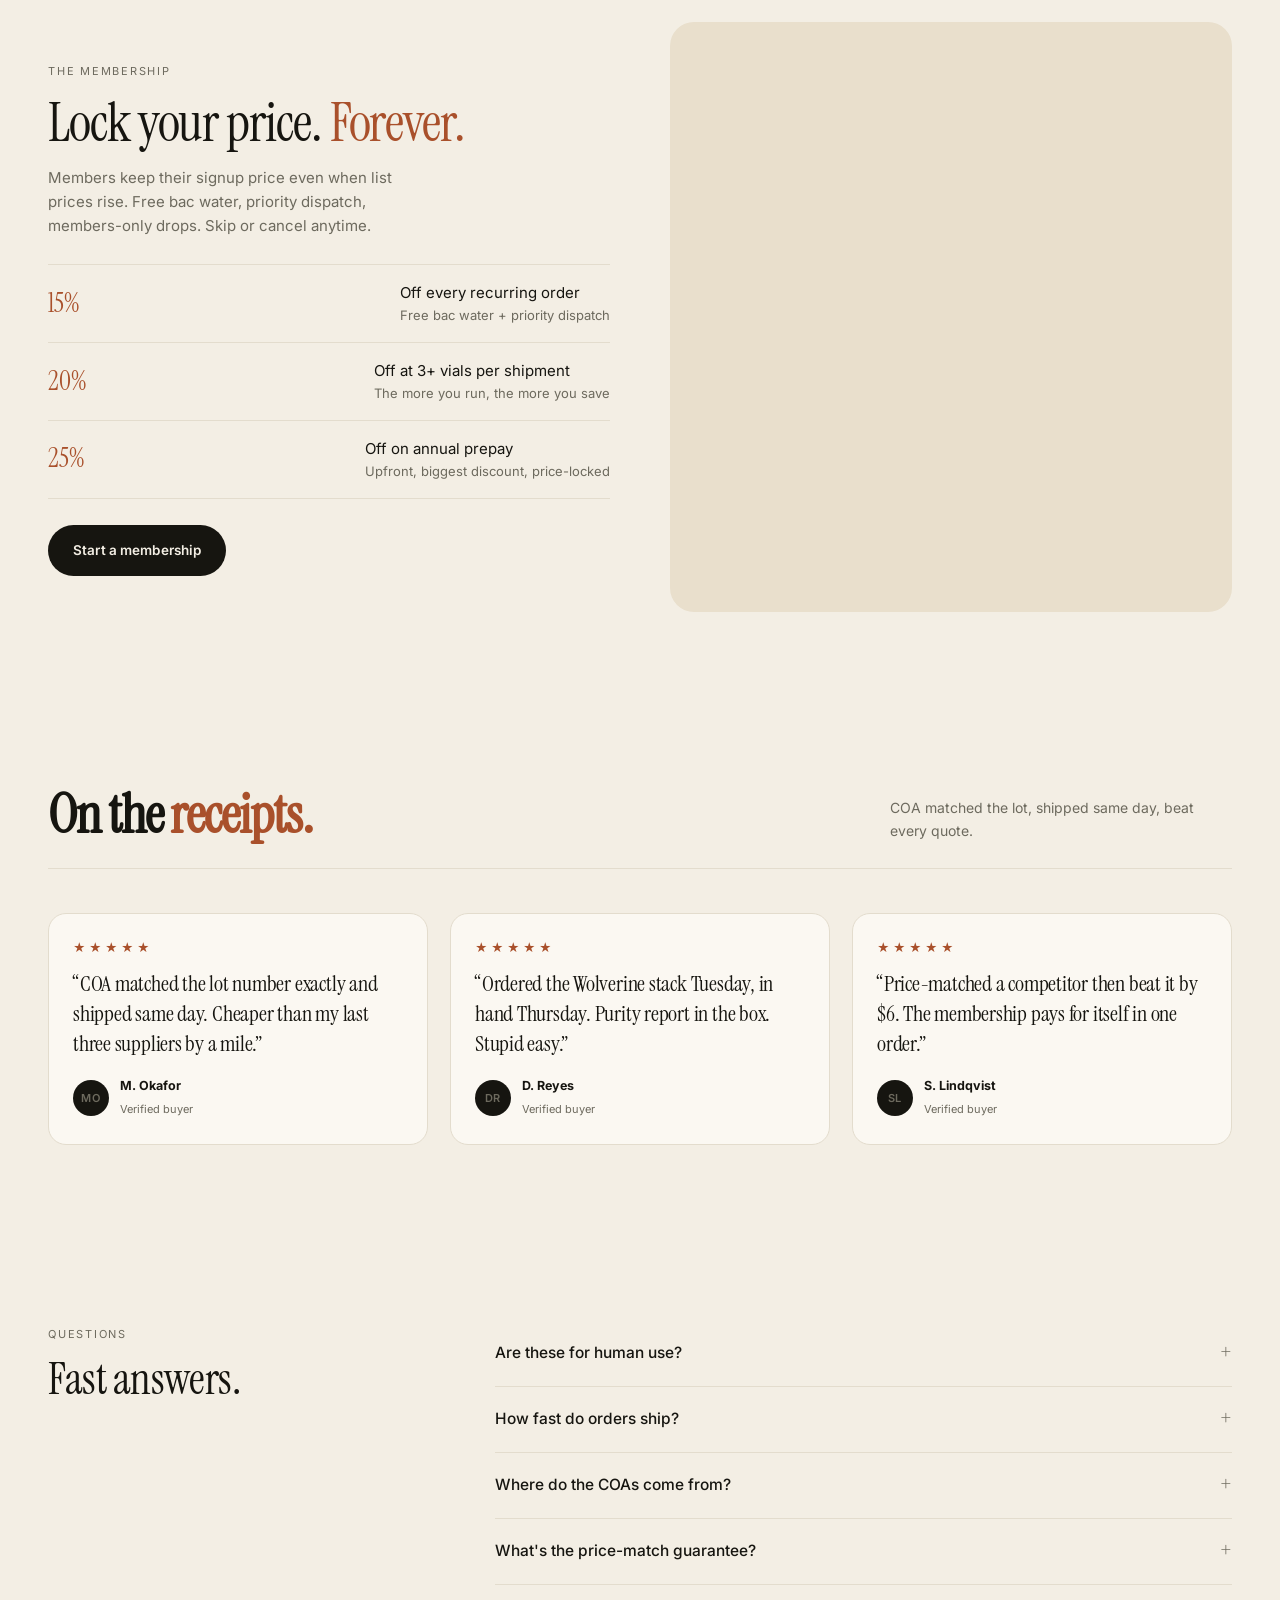
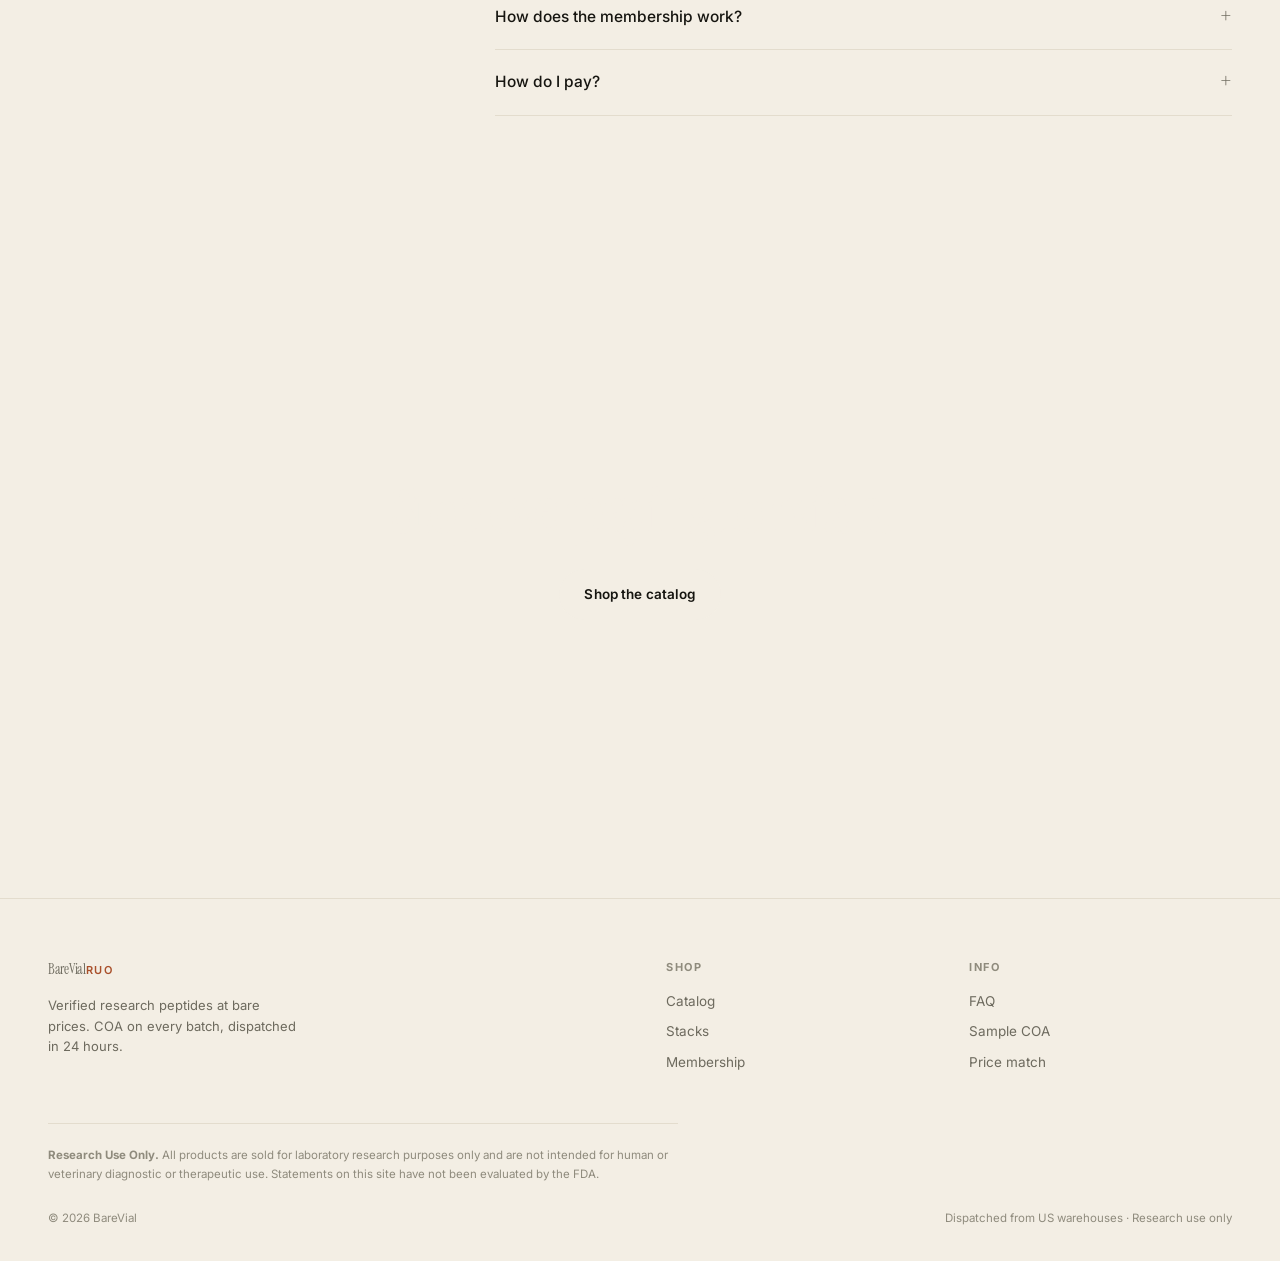
==== commit fdecc55c: "Remove italic accents, bump css v3" ====
--- a/index.html
+++ b/index.html
@@ -9,7 +9,7 @@
 <link rel="preconnect" href="https://fonts.gstatic.com" crossorigin>
 <link href="https://fonts.googleapis.com/css2?family=Instrument+Serif:ital@0;1&family=Inter:wght@400;500;600&display=swap" rel="stylesheet">
 <link rel="icon" href="assets/logo.svg" type="image/svg+xml">
-<link rel="stylesheet" href="styles.css?v=2">
+<link rel="stylesheet" href="styles.css?v=3">
 <meta property="og:title" content="BareVial — Peptides, without the markup">
 <meta property="og:description" content="Verified research peptides at bare prices. COA on every batch. Ships 24h. RUO.">
 </head>
@@ -88,7 +88,7 @@
     <div class="wrap club-grid">
       <div>
         <span class="mono">The membership</span>
-        <h2 class="serif" style="font-size:clamp(32px,4.4vw,54px);line-height:1;letter-spacing:-.02em;margin-top:14px">Lock your price. <em style="font-style:italic;color:var(--rust)">Forever.</em></h2>
+        <h2 class="serif" style="font-size:clamp(32px,4.4vw,54px);line-height:1;letter-spacing:-.02em;margin-top:14px">Lock your price. <em style="font-style:normal;color:var(--rust)">Forever.</em></h2>
         <p style="color:var(--soft);margin-top:16px;max-width:42ch">Members keep their signup price even when list prices rise. Free bac water, priority dispatch, members-only drops. Skip or cancel anytime.</p>
         <div class="tiers">
           <div class="tier"><span class="d">15%</span><span>Off every recurring order<small style="display:block">Free bac water + priority dispatch</small></span></div>
--- a/styles.css
+++ b/styles.css
@@ -41,7 +41,7 @@
 .hero .kicker{display:inline-flex;align-items:center;gap:9px;font-size:11px;letter-spacing:.16em;text-transform:uppercase;color:var(--soft);margin-bottom:26px}
 .hero .kicker::before{content:"";width:26px;height:1px;background:var(--rust)}
 h1{font-family:var(--serif);font-weight:400;font-size:clamp(46px,6.6vw,88px);line-height:.95;letter-spacing:-.02em}
-h1 em{font-style:italic;color:var(--rust)}
+h1 em{font-style:normal;color:var(--rust)}
 .hero p.lede{color:var(--soft);font-size:16.5px;max-width:40ch;margin:26px 0 32px}
 .hero-cta{display:flex;gap:18px;align-items:center;flex-wrap:wrap}
 .hero-meta{display:flex;gap:26px;margin-top:42px;font-size:12px;color:var(--soft);border-top:1px solid var(--line);padding-top:16px;max-width:420px}
@@ -64,7 +64,7 @@
 section{padding:88px 0}
 .sec-head{display:grid;grid-template-columns:1fr 1fr;gap:30px;align-items:end;margin-bottom:44px;border-bottom:1px solid var(--line);padding-bottom:26px}
 .sec-head h2{font-family:var(--serif);font-size:clamp(32px,4.4vw,54px);line-height:1;letter-spacing:-.02em}
-.sec-head h2 em{font-style:italic;color:var(--rust)}
+.sec-head h2 em{font-style:normal;color:var(--rust)}
 .sec-head p{color:var(--soft);font-size:14px;max-width:38ch;justify-self:end;align-self:end}
 
 /* catalog — typographic cards, no photos */
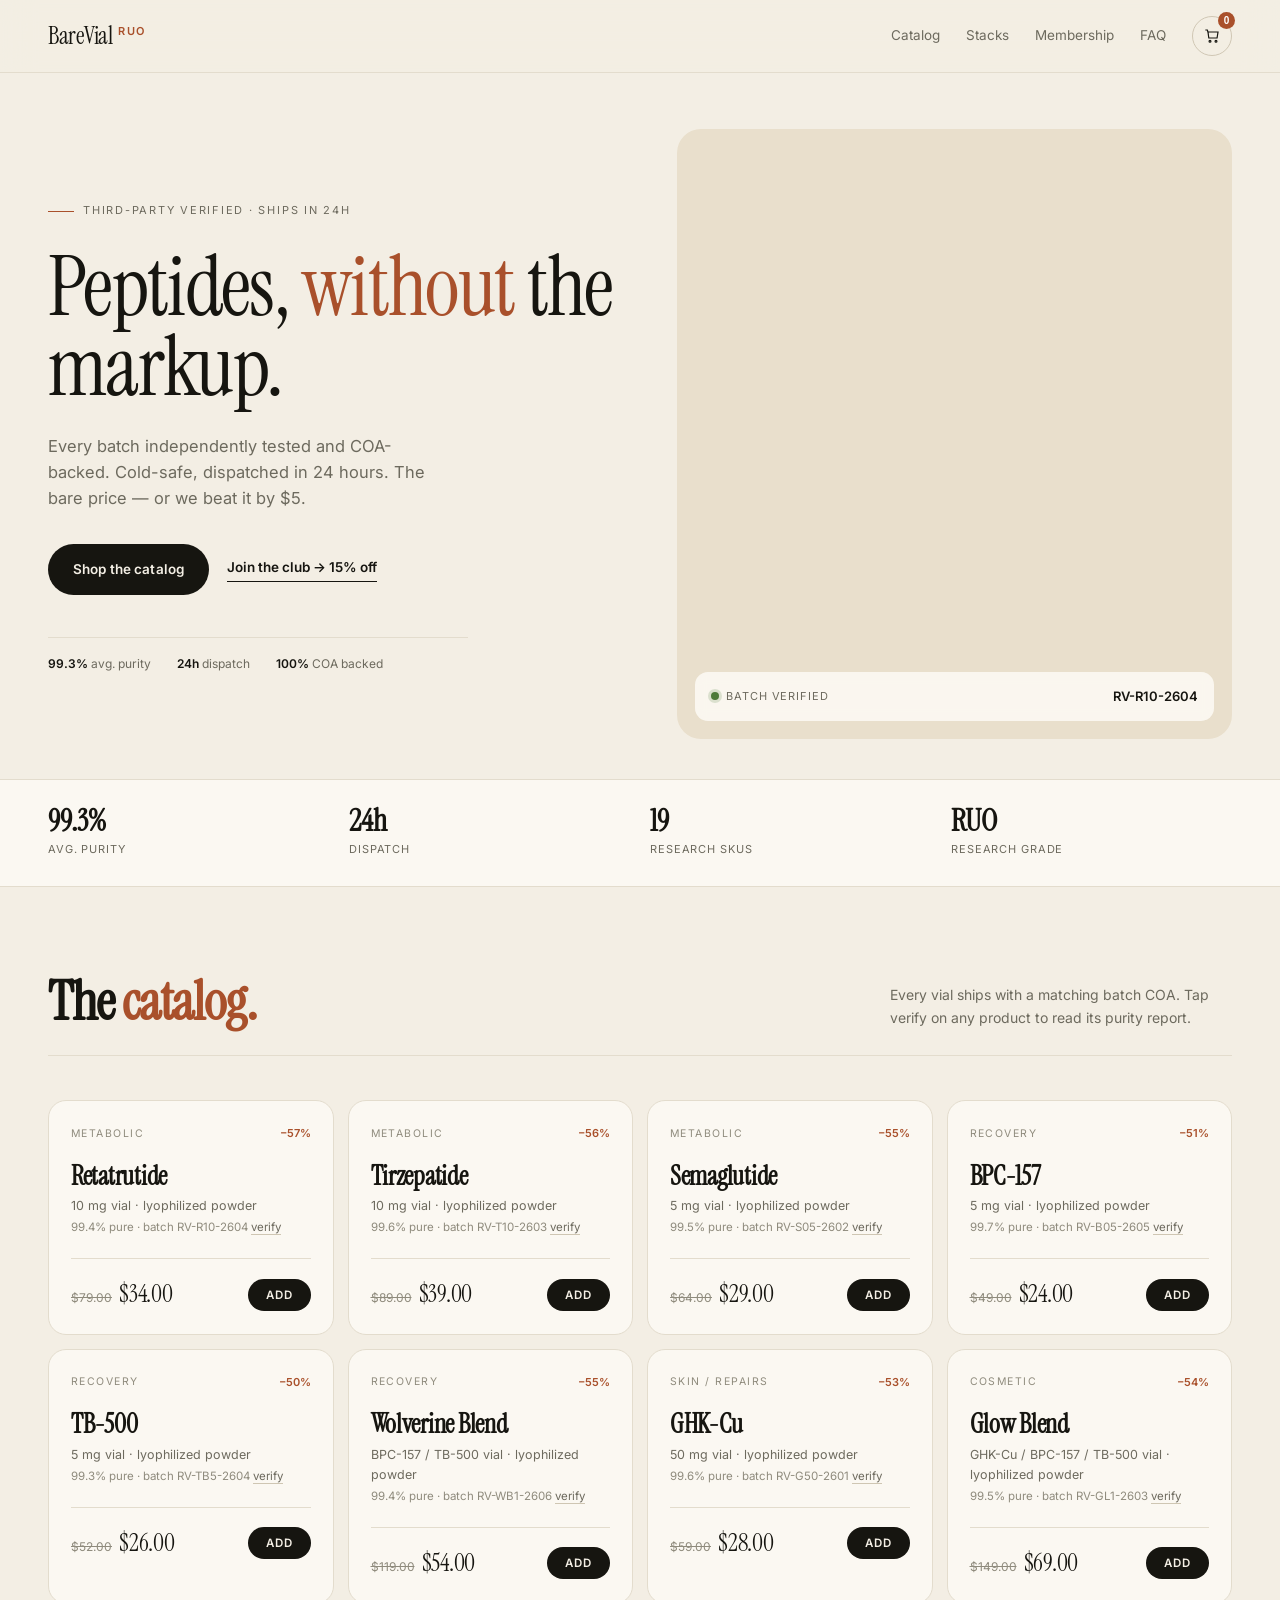
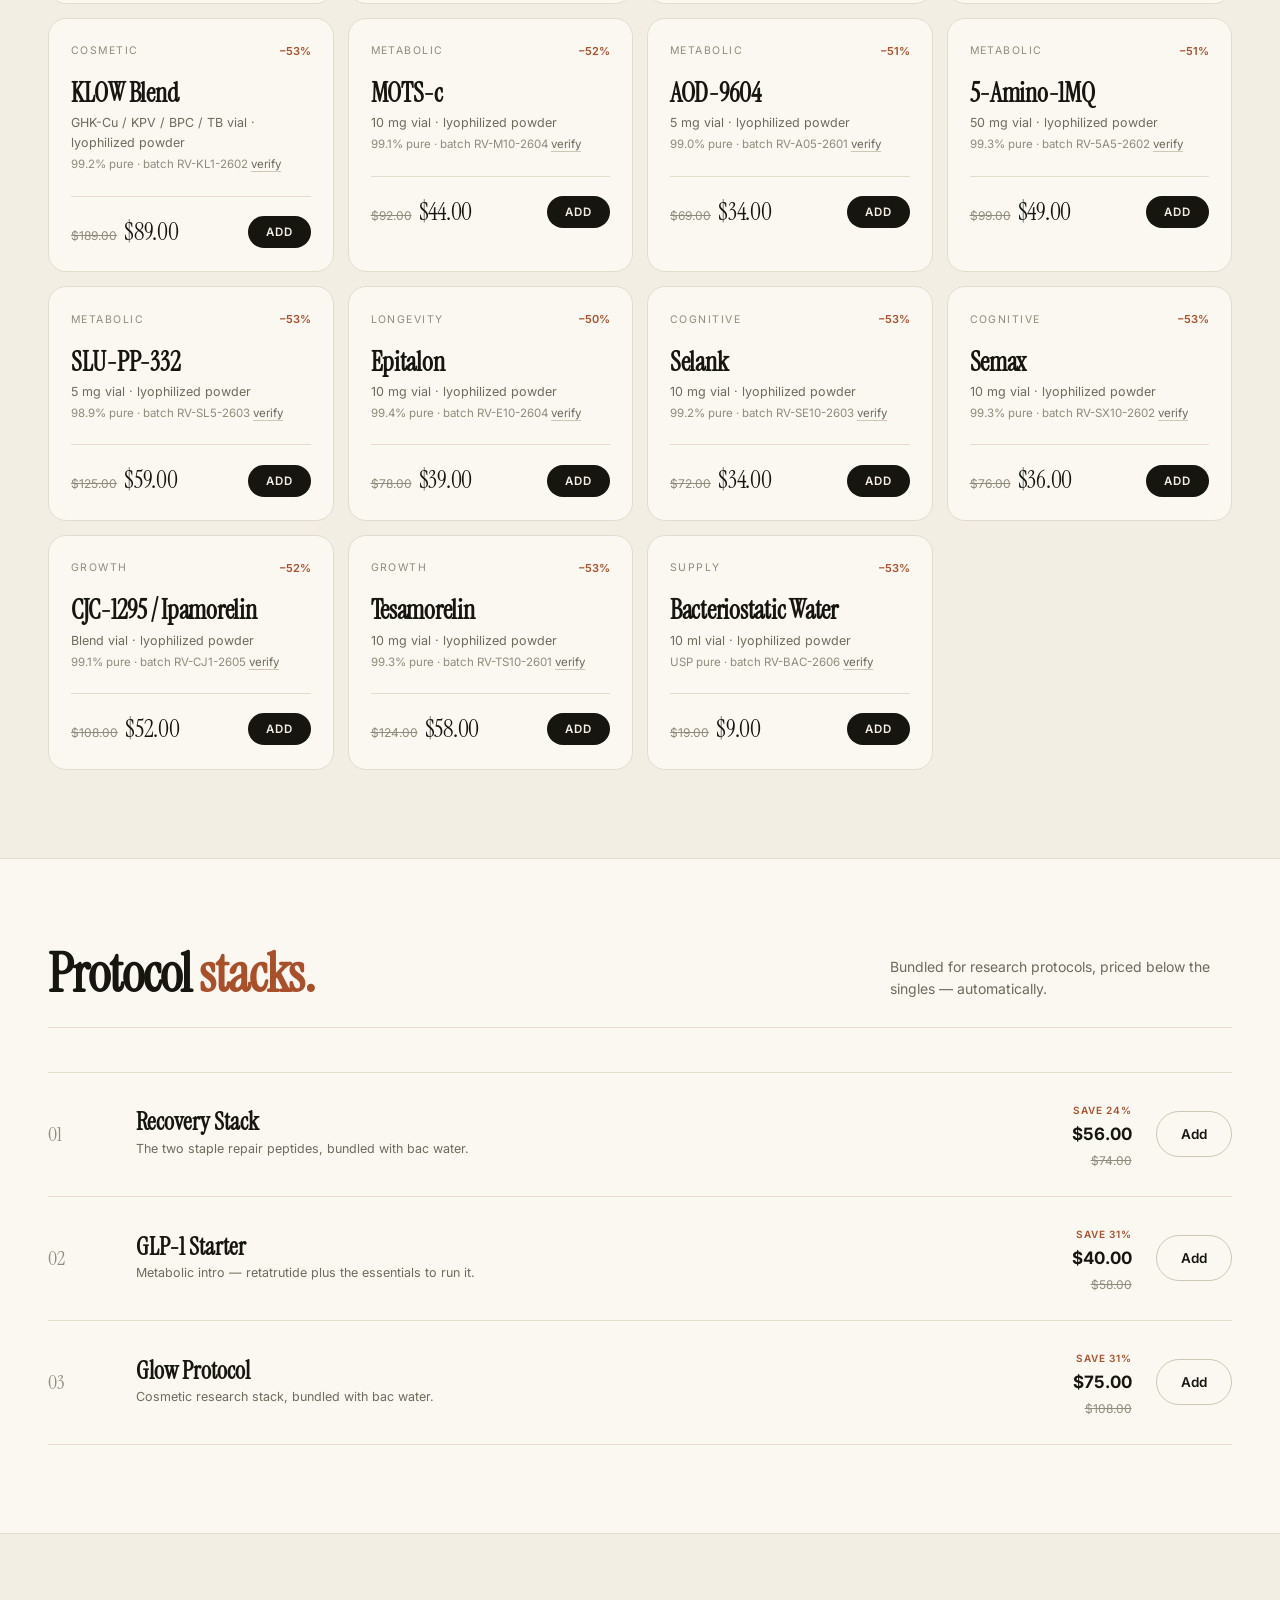
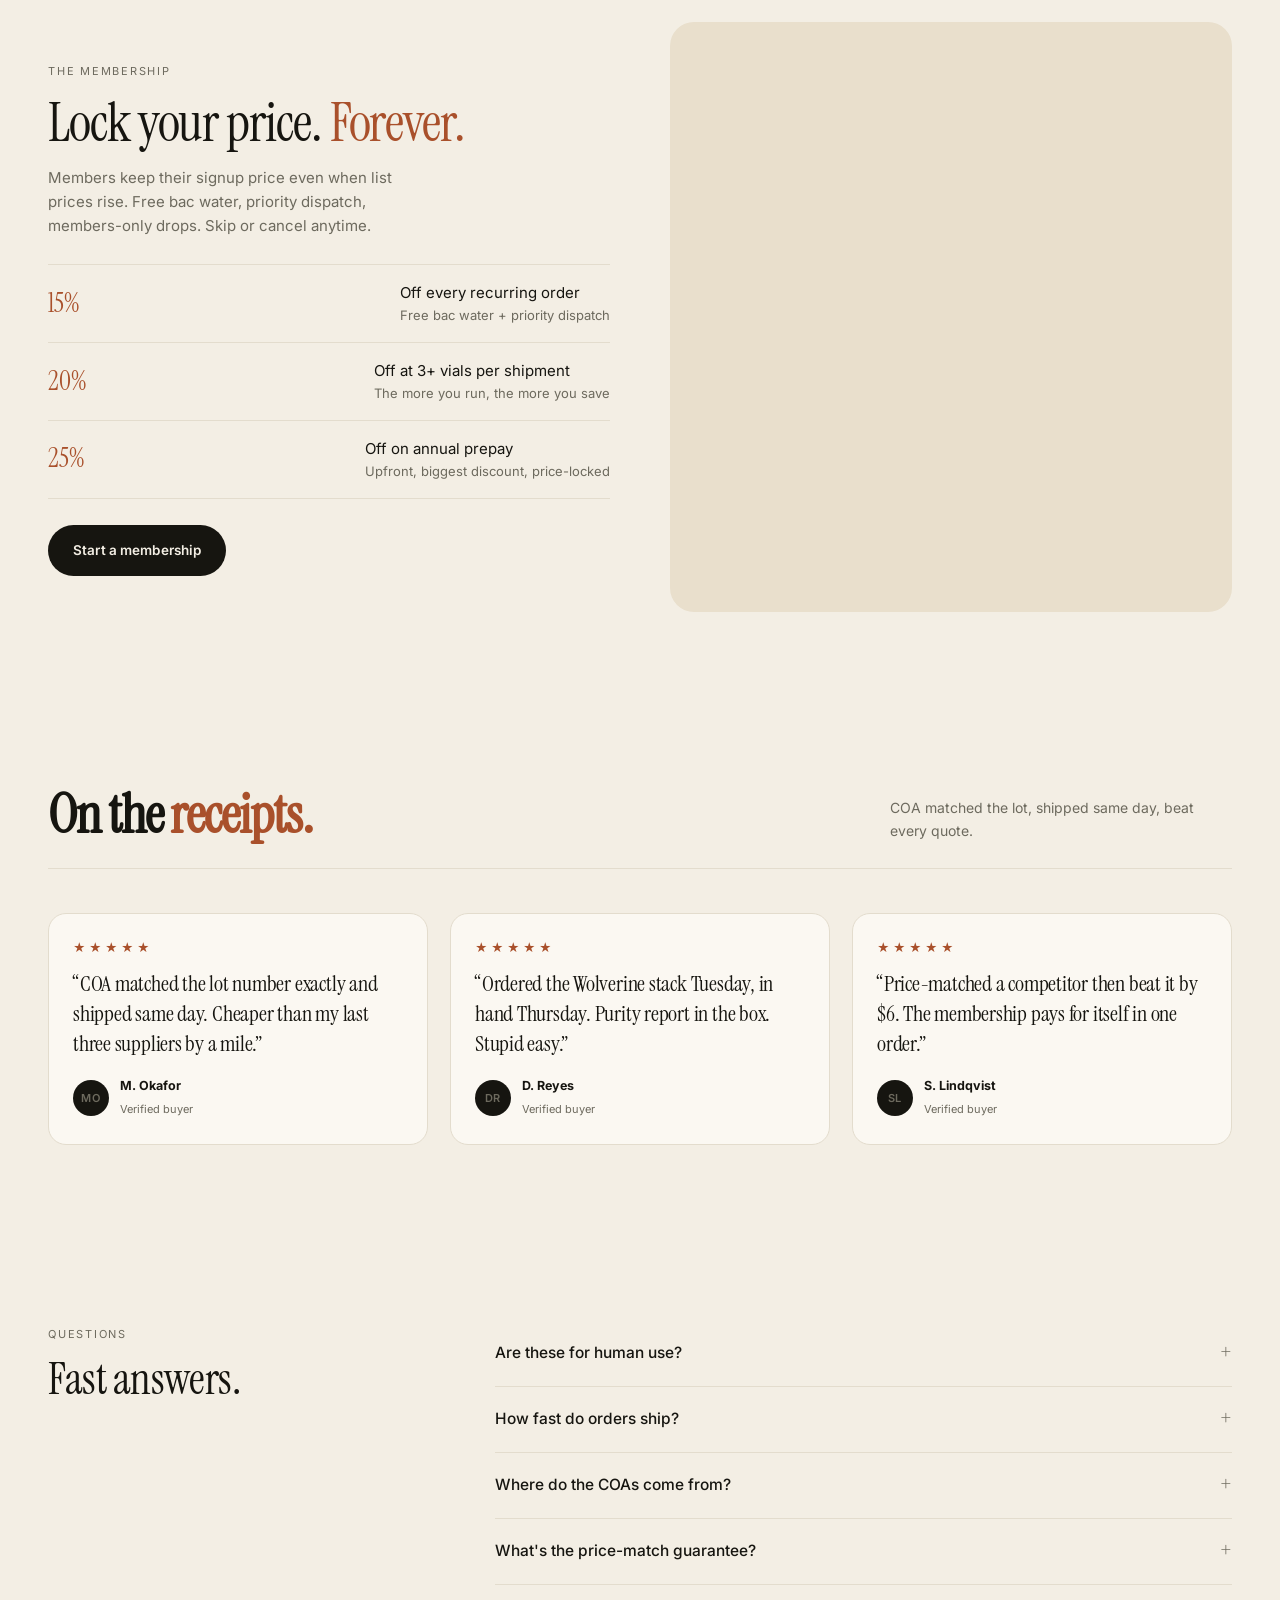
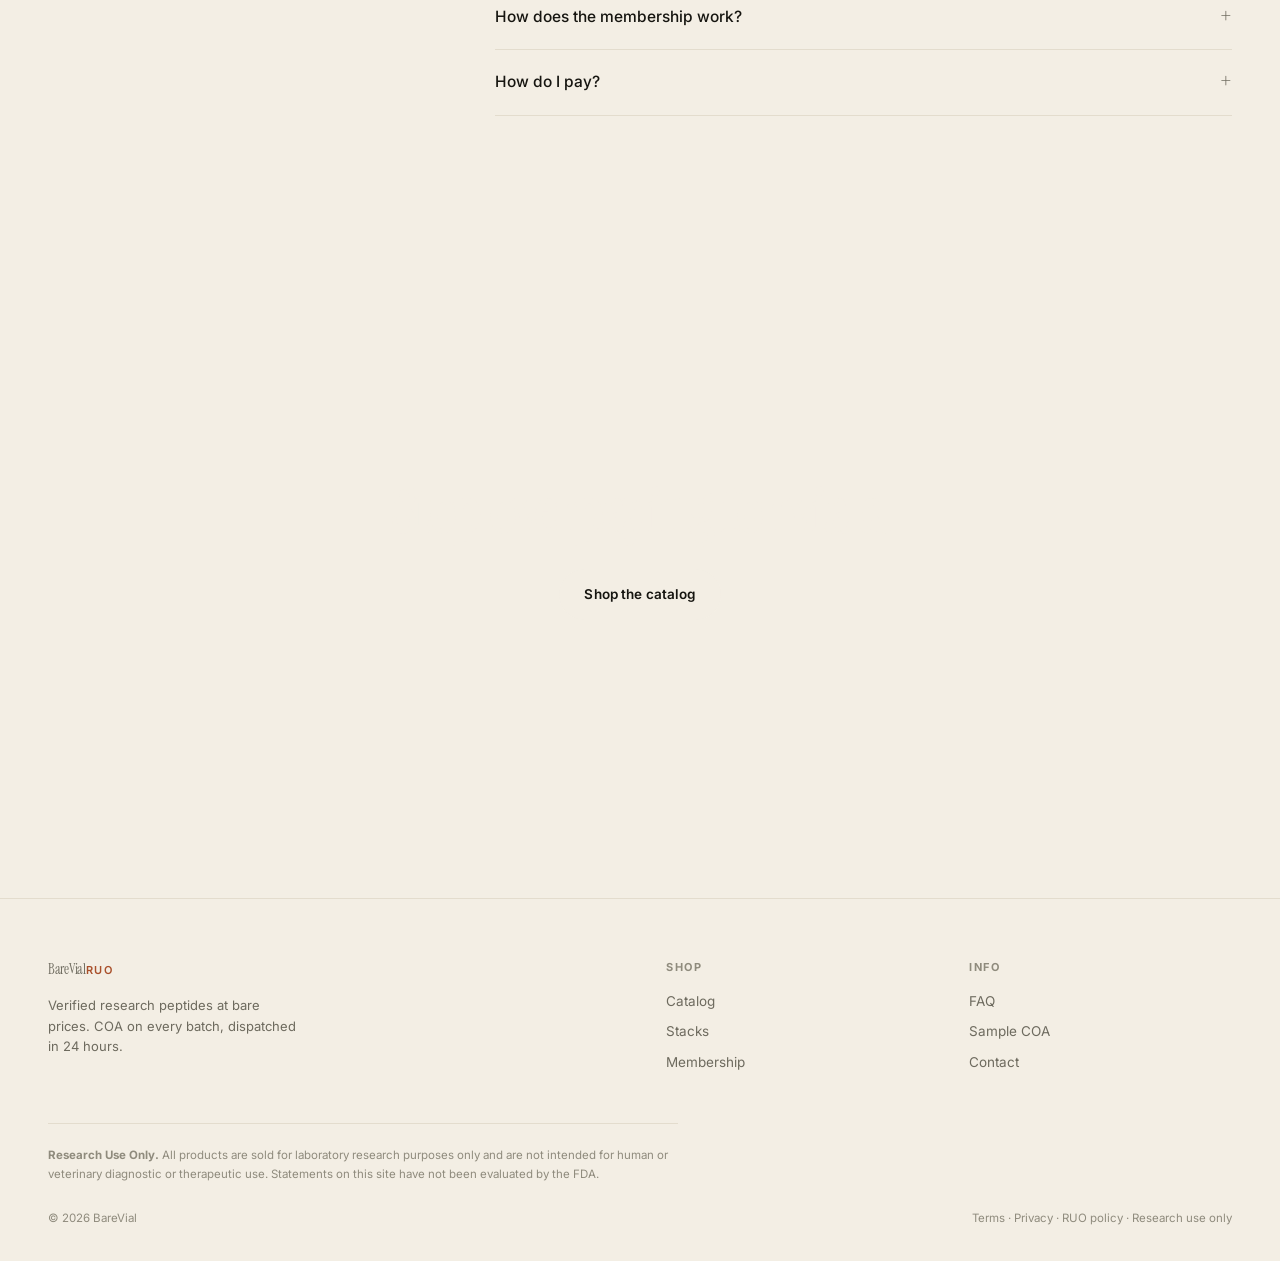
==== commit a233e185: "Add legal pages, contact, OG image, verified vendor playbook" ====
--- a/index.html
+++ b/index.html
@@ -9,9 +9,12 @@
 <link rel="preconnect" href="https://fonts.gstatic.com" crossorigin>
 <link href="https://fonts.googleapis.com/css2?family=Instrument+Serif:ital@0;1&family=Inter:wght@400;500;600&display=swap" rel="stylesheet">
 <link rel="icon" href="assets/logo.svg" type="image/svg+xml">
-<link rel="stylesheet" href="styles.css?v=3">
+<link rel="stylesheet" href="styles.css?v=4">
 <meta property="og:title" content="BareVial — Peptides, without the markup">
 <meta property="og:description" content="Verified research peptides at bare prices. COA on every batch. Ships 24h. RUO.">
+<meta property="og:image" content="https://valon-t.github.io/barevial/assets/og.png">
+<meta name="twitter:card" content="summary_large_image">
+<meta name="twitter:image" content="https://valon-t.github.io/barevial/assets/og.png">
 </head>
 <body>
 
@@ -141,10 +144,10 @@
     <div class="foot-grid">
       <div><a class="wordmark" href="#top">BareVial<i>ruo</i></a><p>Verified research peptides at bare prices. COA on every batch, dispatched in 24 hours.</p></div>
       <div><h4>Shop</h4><a href="#catalog">Catalog</a><a href="#stacks">Stacks</a><a href="#club">Membership</a></div>
-      <div><h4>Info</h4><a href="#faq">FAQ</a><a href="#" onclick="openCoa('generic');return false">Sample COA</a><a href="#club">Price match</a></div>
+      <div><h4>Info</h4><a href="#faq">FAQ</a><a href="#" onclick="openCoa('generic');return false">Sample COA</a><a href="contact.html">Contact</a></div>
     </div>
     <div class="ruo"><b>Research Use Only.</b> All products are sold for laboratory research purposes only and are not intended for human or veterinary diagnostic or therapeutic use. Statements on this site have not been evaluated by the FDA.</div>
-    <div class="foot-bottom"><span>© 2026 BareVial</span><span>Dispatched from US warehouses · Research use only</span></div>
+    <div class="foot-bottom"><span>© 2026 BareVial</span><span><a href="terms.html">Terms</a> · <a href="privacy.html">Privacy</a> · <a href="ruo.html">RUO policy</a> · Research use only</span></div>
   </div>
 </footer>
 
@@ -169,5 +172,6 @@
 <div class="toast" id="toast">Added</div>
 
 <script src="app.js"></script>
+<!-- analytics: drop a Plausible/GoatCounter snippet here when the domain is live -->
 </body>
 </html>
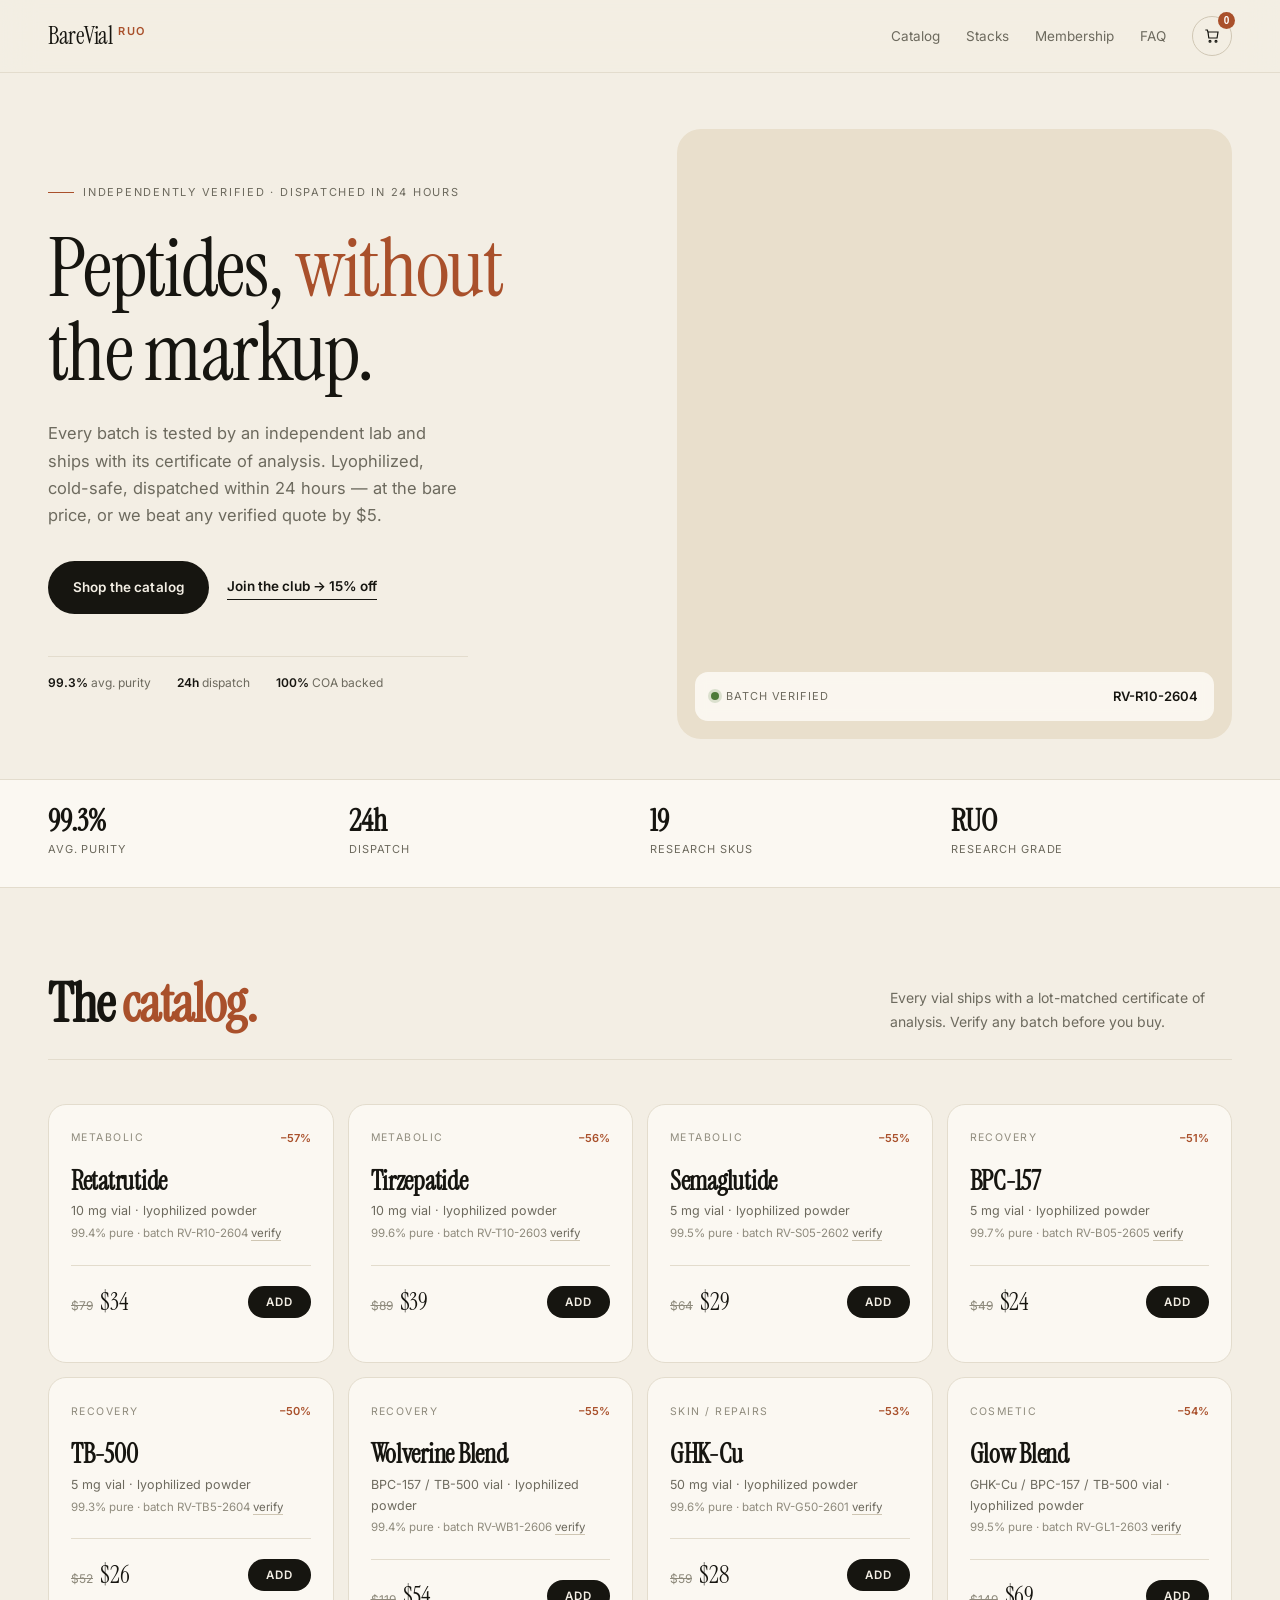
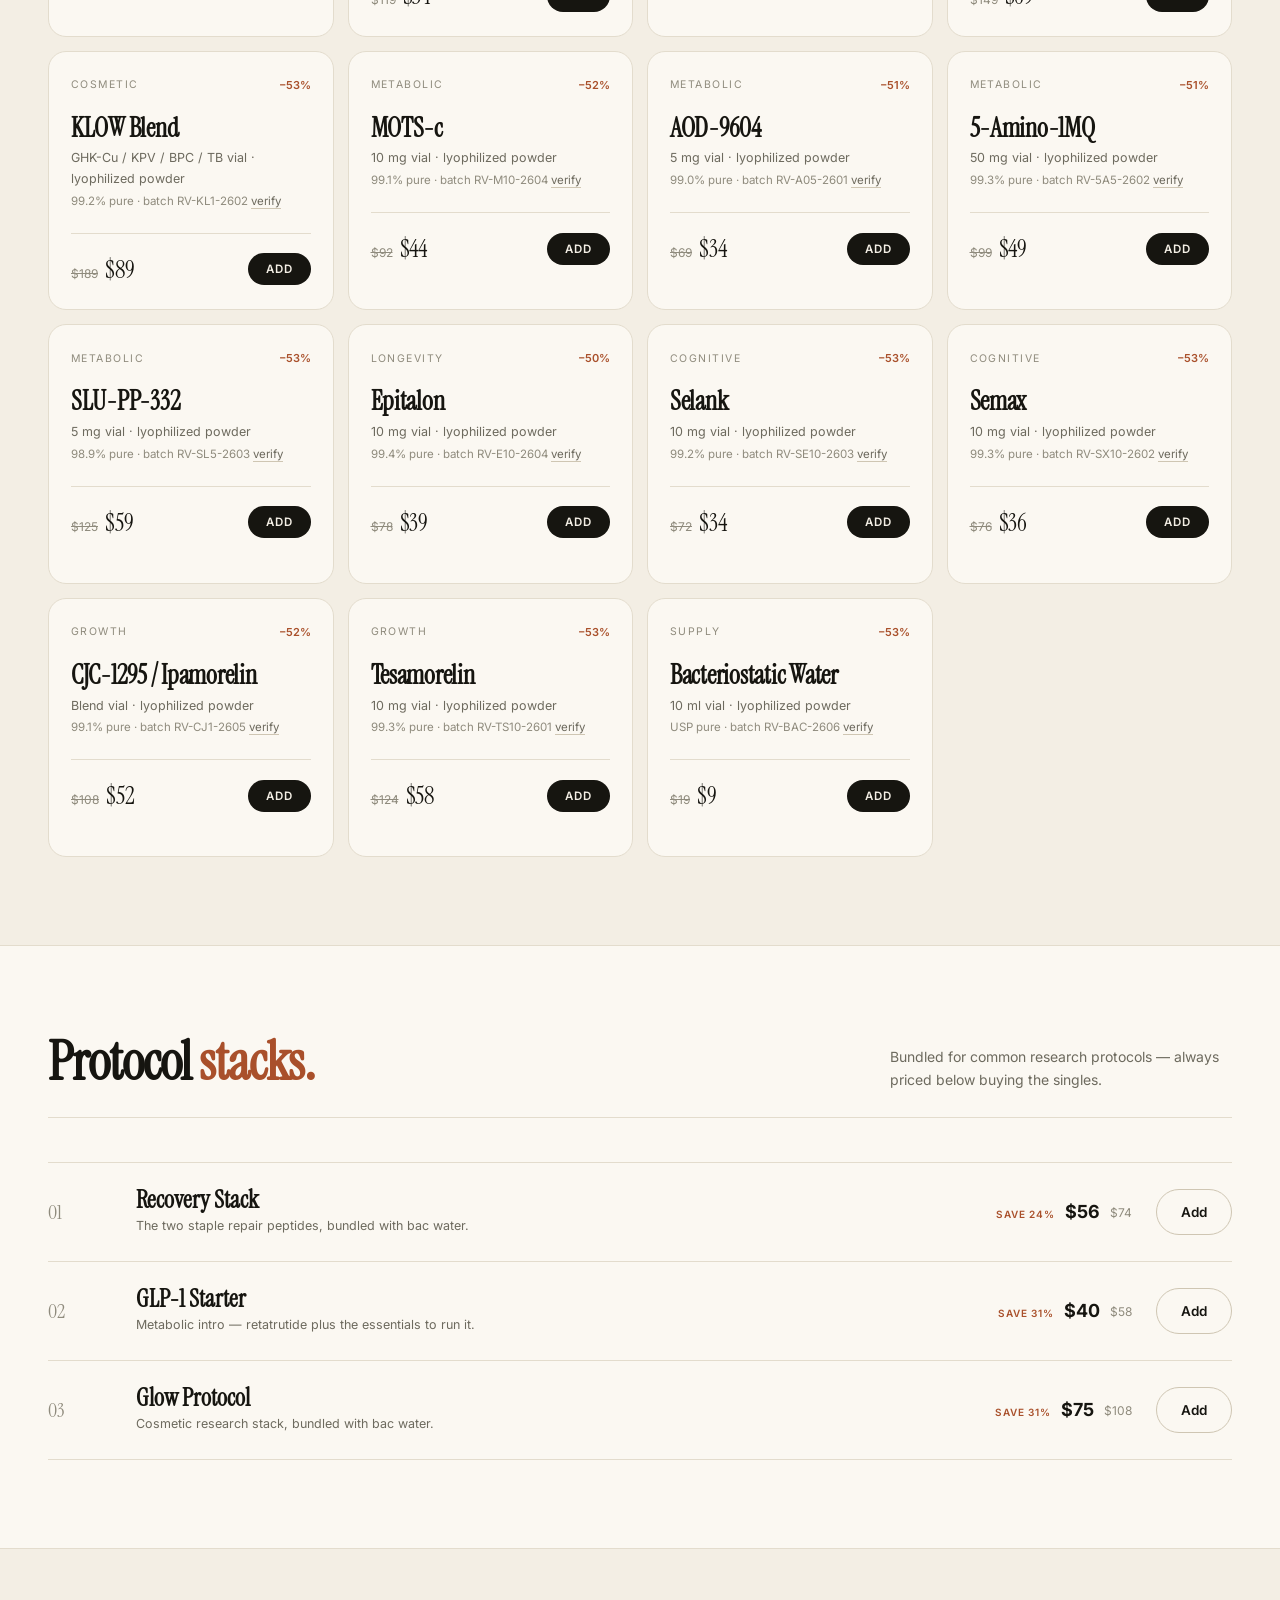
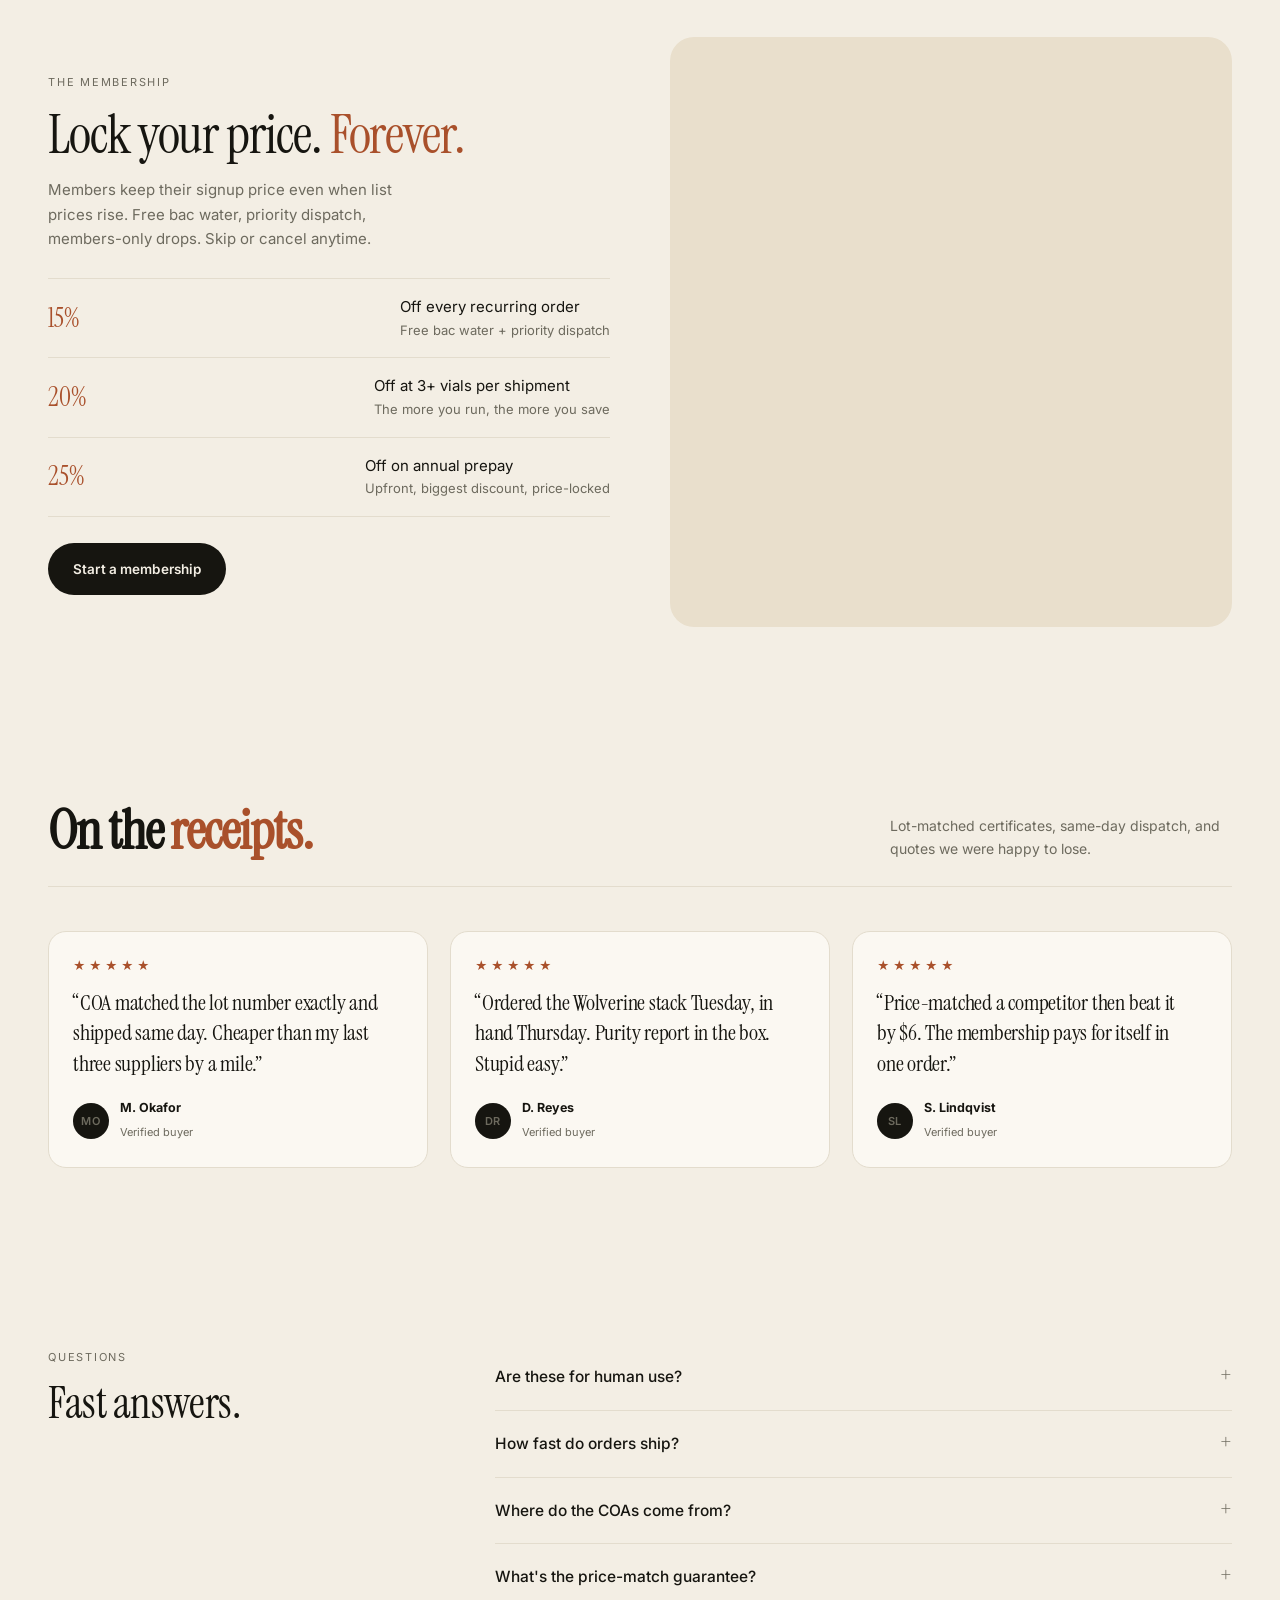
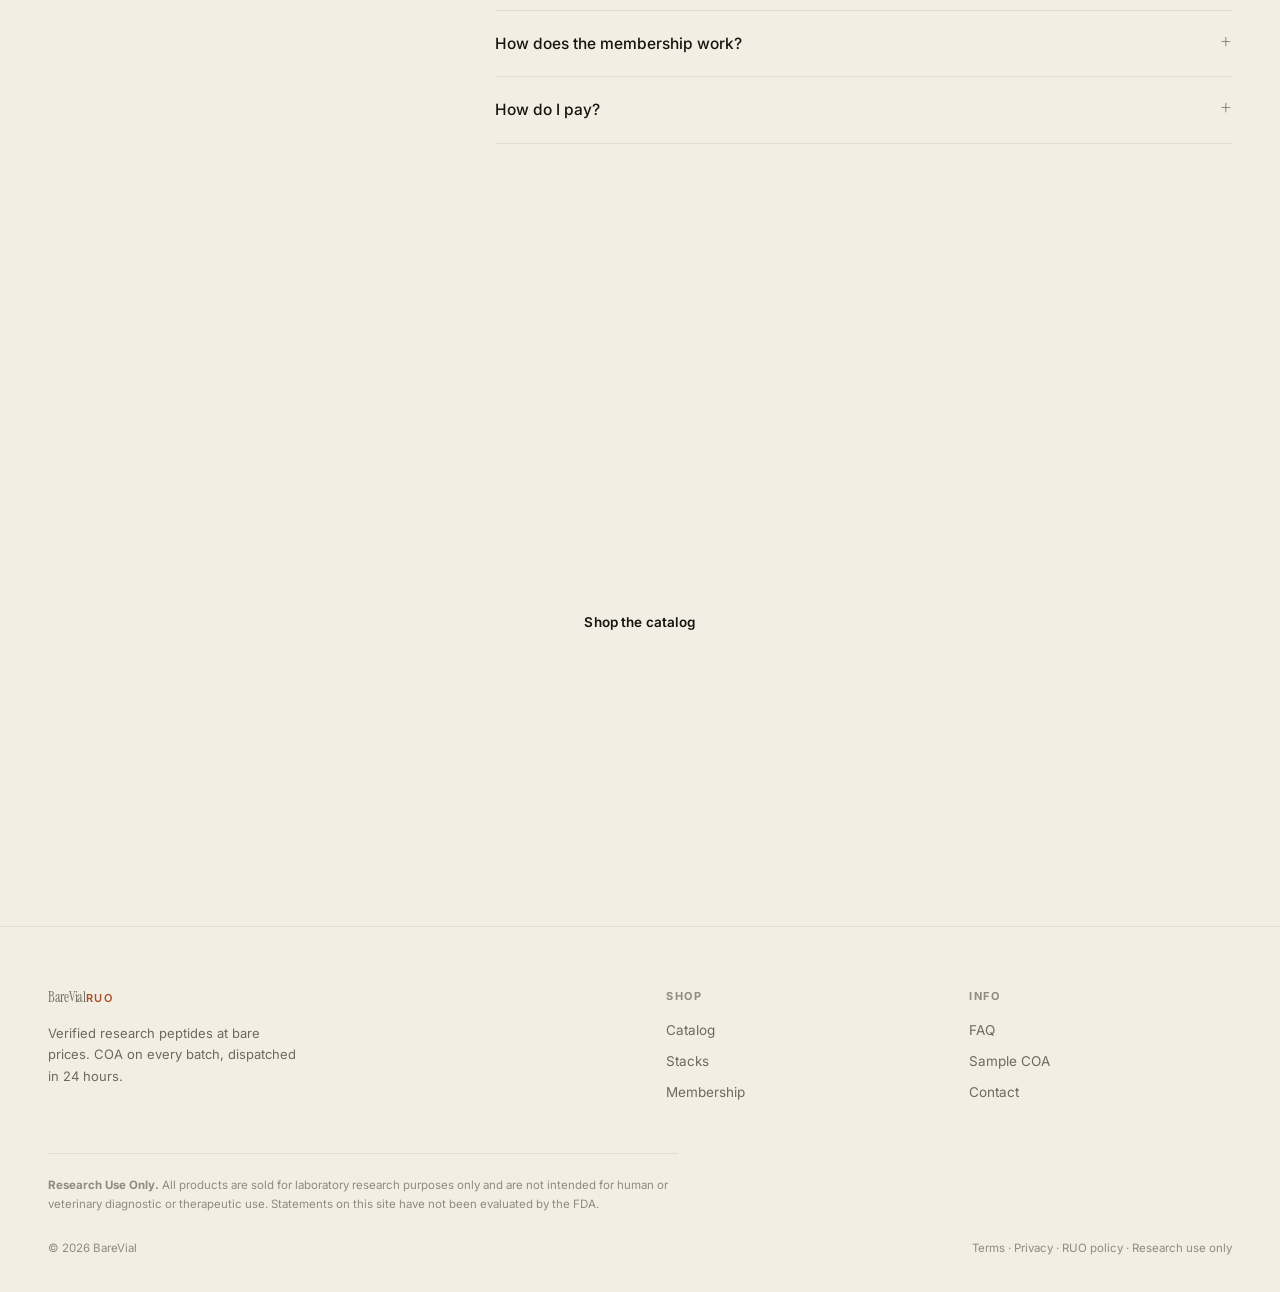
==== commit f9af05c5: "Equal card rows, typographic polish, elegant copy" ====
--- a/index.html
+++ b/index.html
@@ -9,12 +9,13 @@
 <link rel="preconnect" href="https://fonts.gstatic.com" crossorigin>
 <link href="https://fonts.googleapis.com/css2?family=Instrument+Serif:ital@0;1&family=Inter:wght@400;500;600&display=swap" rel="stylesheet">
 <link rel="icon" href="assets/logo.svg" type="image/svg+xml">
-<link rel="stylesheet" href="styles.css?v=4">
+<link rel="canonical" href="https://barevial.surge.sh/">
+<link rel="stylesheet" href="styles.css?v=5">
 <meta property="og:title" content="BareVial — Peptides, without the markup">
 <meta property="og:description" content="Verified research peptides at bare prices. COA on every batch. Ships 24h. RUO.">
-<meta property="og:image" content="https://valon-t.github.io/barevial/assets/og.png">
+<meta property="og:image" content="https://barevial.surge.sh/assets/og.png">
 <meta name="twitter:card" content="summary_large_image">
-<meta name="twitter:image" content="https://valon-t.github.io/barevial/assets/og.png">
+<meta name="twitter:image" content="https://barevial.surge.sh/assets/og.png">
 </head>
 <body>
 
@@ -38,9 +39,9 @@
   <section class="hero">
     <div class="wrap hero-grid">
       <div>
-        <span class="kicker">Third-party verified · Ships in 24h</span>
+        <span class="kicker">Independently verified · Dispatched in 24 hours</span>
         <h1>Peptides, <em>without</em> the markup.</h1>
-        <p class="lede">Every batch independently tested and COA-backed. Cold-safe, dispatched in 24 hours. The bare price — or we beat it by $5.</p>
+        <p class="lede">Every batch is tested by an independent lab and ships with its certificate of analysis. Lyophilized, cold-safe, dispatched within 24 hours — at the bare price, or we beat any verified quote by $5.</p>
         <div class="hero-cta">
           <a class="btn btn-ink" href="#catalog">Shop the catalog</a>
           <a class="textlink" href="#club">Join the club → 15% off</a>
@@ -71,7 +72,7 @@
     <div class="wrap">
       <div class="sec-head">
         <h2>The <em>catalog.</em></h2>
-        <p>Every vial ships with a matching batch COA. Tap verify on any product to read its purity report.</p>
+        <p>Every vial ships with a lot-matched certificate of analysis. Verify any batch before you buy.</p>
       </div>
       <div class="grid" id="productGrid"></div>
     </div>
@@ -81,7 +82,7 @@
     <div class="wrap">
       <div class="sec-head">
         <h2>Protocol <em>stacks.</em></h2>
-        <p>Bundled for research protocols, priced below the singles — automatically.</p>
+        <p>Bundled for common research protocols — always priced below buying the singles.</p>
       </div>
       <div class="stack-list" id="stackList"></div>
     </div>
@@ -106,7 +107,7 @@
 
   <section>
     <div class="wrap">
-      <div class="sec-head"><h2>On the <em>receipts.</em></h2><p>COA matched the lot, shipped same day, beat every quote.</p></div>
+      <div class="sec-head"><h2>On the <em>receipts.</em></h2><p>Lot-matched certificates, same-day dispatch, and quotes we were happy to lose.</p></div>
       <div class="reviews">
         <div class="review"><div class="stars">★★★★★</div><div class="qu">“COA matched the lot number exactly and shipped same day. Cheaper than my last three suppliers by a mile.”</div><div class="who"><span class="ava">MO</span><div><b>M. Okafor</b><span>Verified buyer</span></div></div></div>
         <div class="review"><div class="stars">★★★★★</div><div class="qu">“Ordered the Wolverine stack Tuesday, in hand Thursday. Purity report in the box. Stupid easy.”</div><div class="who"><span class="ava">DR</span><div><b>D. Reyes</b><span>Verified buyer</span></div></div></div>
@@ -120,8 +121,8 @@
       <div><span class="mono">Questions</span><h2 class="serif" style="font-size:clamp(30px,3.6vw,44px);line-height:1;margin-top:12px">Fast answers.</h2></div>
       <div class="faq">
         <details><summary>Are these for human use?</summary><p>All vials are sold for research use only (RUO). They are not FDA-approved drugs and are not intended to diagnose, treat, or cure anything.</p></details>
-        <details><summary>How fast do orders ship?</summary><p>Dispatched within 24 hours on business days, blind-packed, lyophilized so no cold chain is needed. Tracking emailed the moment it leaves.</p></details>
-        <details><summary>Where do the COAs come from?</summary><p>Independent third-party labs. Every batch gets HPLC purity and mass-spec identity, matched to your vial's lot number. Verify on any product.</p></details>
+        <details><summary>How fast do orders ship?</summary><p>Orders are blind-packed and dispatched within 24 hours on business days. Vials are lyophilized, so no cold chain is needed in transit; tracking is emailed the moment your order leaves.</p></details>
+        <details><summary>Where do the COAs come from?</summary><p>Independent third-party laboratories test every batch for purity (HPLC) and identity (mass spectrometry), and each certificate is matched to the lot number printed on your vial. Verify any product from its card.</p></details>
         <details><summary>What's the price-match guarantee?</summary><p>Find the same compound, same mg, lower verified price from a COA-backed vendor — send it and we beat it by $5.</p></details>
         <details><summary>How does the membership work?</summary><p>Recurring, 15% off every order, price-locked while active. Skip or cancel anytime. Annual prepay unlocks 25%.</p></details>
         <details><summary>How do I pay?</summary><p>Card, Apple/Google Pay, and crypto through high-risk-friendly gateways so peptide orders never get declined.</p></details>
--- a/styles.css
+++ b/styles.css
@@ -7,7 +7,7 @@
 }
 *{box-sizing:border-box;margin:0;padding:0}
 html{scroll-behavior:smooth;-webkit-text-size-adjust:100%}
-body{background:var(--bone);color:var(--ink);font-family:var(--sans);font-size:15px;line-height:1.6;-webkit-font-smoothing:antialiased;text-rendering:optimizeLegibility}
+body{background:var(--bone);color:var(--ink);font-family:var(--sans);font-size:15px;line-height:1.65;font-feature-settings:"kern" 1,"liga" 1;-webkit-font-smoothing:antialiased;text-rendering:optimizeLegibility}
 a{color:inherit;text-decoration:none}
 img{display:block;width:100%;height:100%;object-fit:cover}
 ::selection{background:var(--ink);color:var(--bone)}
@@ -40,9 +40,9 @@
 .hero-grid{display:grid;grid-template-columns:1.02fr .98fr;gap:52px;align-items:center}
 .hero .kicker{display:inline-flex;align-items:center;gap:9px;font-size:11px;letter-spacing:.16em;text-transform:uppercase;color:var(--soft);margin-bottom:26px}
 .hero .kicker::before{content:"";width:26px;height:1px;background:var(--rust)}
-h1{font-family:var(--serif);font-weight:400;font-size:clamp(46px,6.6vw,88px);line-height:.95;letter-spacing:-.02em}
+h1{font-family:var(--serif);font-weight:400;font-size:clamp(46px,6.4vw,82px);line-height:1.02;letter-spacing:-.02em;text-wrap:balance}
 h1 em{font-style:normal;color:var(--rust)}
-.hero p.lede{color:var(--soft);font-size:16.5px;max-width:40ch;margin:26px 0 32px}
+.hero p.lede{color:var(--soft);font-size:16.5px;max-width:42ch;margin:26px 0 32px;text-wrap:pretty}
 .hero-cta{display:flex;gap:18px;align-items:center;flex-wrap:wrap}
 .hero-meta{display:flex;gap:26px;margin-top:42px;font-size:12px;color:var(--soft);border-top:1px solid var(--line);padding-top:16px;max-width:420px}
 .hero-meta b{color:var(--ink);font-weight:600}
@@ -56,25 +56,25 @@
 
 /* marquee stat band */
 .band{border-top:1px solid var(--line);border-bottom:1px solid var(--line);background:var(--paper)}
-.band .wrap{display:grid;grid-template-columns:repeat(4,1fr);gap:20px;padding:26px 28px}
+.band .wrap{display:grid;grid-template-columns:repeat(4,1fr);align-items:baseline;gap:20px;padding:26px 28px}
 .band .s{text-align:left}
 .band .s b{font-family:var(--serif);font-size:30px;display:block;line-height:1}
 .band .s span{font-size:11px;letter-spacing:.08em;text-transform:uppercase;color:var(--soft)}
 
 section{padding:88px 0}
 .sec-head{display:grid;grid-template-columns:1fr 1fr;gap:30px;align-items:end;margin-bottom:44px;border-bottom:1px solid var(--line);padding-bottom:26px}
-.sec-head h2{font-family:var(--serif);font-size:clamp(32px,4.4vw,54px);line-height:1;letter-spacing:-.02em}
+.sec-head h2{font-family:var(--serif);font-size:clamp(32px,4.4vw,54px);line-height:1.05;letter-spacing:-.02em;text-wrap:balance}
 .sec-head h2 em{font-style:normal;color:var(--rust)}
 .sec-head p{color:var(--soft);font-size:14px;max-width:38ch;justify-self:end;align-self:end}
 
 /* catalog — typographic cards, no photos */
-.grid{display:grid;grid-template-columns:repeat(auto-fill,minmax(268px,1fr));gap:14px}
+.grid{display:grid;grid-template-columns:repeat(auto-fill,minmax(268px,1fr));grid-auto-rows:1fr;gap:14px}
 .card{background:var(--paper);border:1px solid var(--line);border-radius:var(--radius);padding:24px 22px 20px;display:flex;flex-direction:column;transition:border-color .2s, transform .2s}
 .card:hover{border-color:var(--ink);transform:translateY(-2px)}
 .card .chead{display:flex;justify-content:space-between;align-items:center;margin-bottom:20px}
 .card .cat{font-size:10.5px;letter-spacing:.14em;text-transform:uppercase;color:var(--faint)}
 .save{font-size:11px;font-weight:600;color:var(--rust)}
-.card h3{font-family:var(--serif);font-size:26px;line-height:1.05;letter-spacing:-.01em;margin-bottom:6px}
+.card h3{font-family:var(--serif);font-size:26px;line-height:1.1;letter-spacing:-.01em;margin-bottom:6px;text-wrap:balance}
 .card .mg{font-size:12.5px;color:var(--soft);margin-bottom:2px}
 .card .spec{font-size:11.5px;color:var(--faint)}
 .card .coa{border-bottom:1px solid var(--line2);cursor:pointer;color:var(--soft)}
@@ -89,12 +89,14 @@
 .stacks{background:var(--paper);border-top:1px solid var(--line);border-bottom:1px solid var(--line)}
 .stack-list{border-top:1px solid var(--line)}
 .stack-row{display:grid;grid-template-columns:64px 1fr auto auto;gap:24px;align-items:center;padding:24px 0;border-bottom:1px solid var(--line)}
+.stack-row .n{line-height:1.1}
+.stack-row .pr{display:flex;justify-content:flex-end;align-items:baseline;gap:10px}
 .stack-row .n{font-family:var(--serif);font-size:20px;color:var(--faint)}
 .stack-row h3{font-family:var(--serif);font-size:24px;line-height:1.1}
 .stack-row .it{font-size:12.5px;color:var(--soft);margin-top:3px}
 .stack-row .pr{text-align:right}
-.stack-row .pr b{font-size:17px;display:block}
-.stack-row .pr s{font-size:12px;color:var(--faint)}
+.stack-row .pr b{font-size:18px}
+.stack-row .pr s{font-size:12px;color:var(--faint);text-decoration:none;position:relative;top:-1px}
 .stack-row .pr .save{font-size:10px;letter-spacing:.08em;text-transform:uppercase;color:var(--rust);font-weight:600}
 
 /* club */
@@ -109,7 +111,7 @@
 /* reviews */
 .reviews{display:grid;grid-template-columns:repeat(3,1fr);gap:22px}
 .review{background:var(--paper);border:1px solid var(--line);border-radius:var(--radius);padding:24px;display:flex;flex-direction:column}
-.review .qu{font-family:var(--serif);font-size:22px;line-height:1.35;letter-spacing:-.01em}
+.review .qu{font-family:var(--serif);font-size:22px;line-height:1.4;letter-spacing:-.01em;text-wrap:pretty}
 .review .who{display:flex;align-items:center;gap:11px;margin-top:auto;padding-top:18px}
 .review .ava{width:36px;height:36px;border-radius:99px;background:var(--ink);color:var(--bone);display:grid;place-items:center;font-size:11px;font-weight:600;letter-spacing:.05em;flex:none}
 .review .who b{font-size:12.5px;display:block}
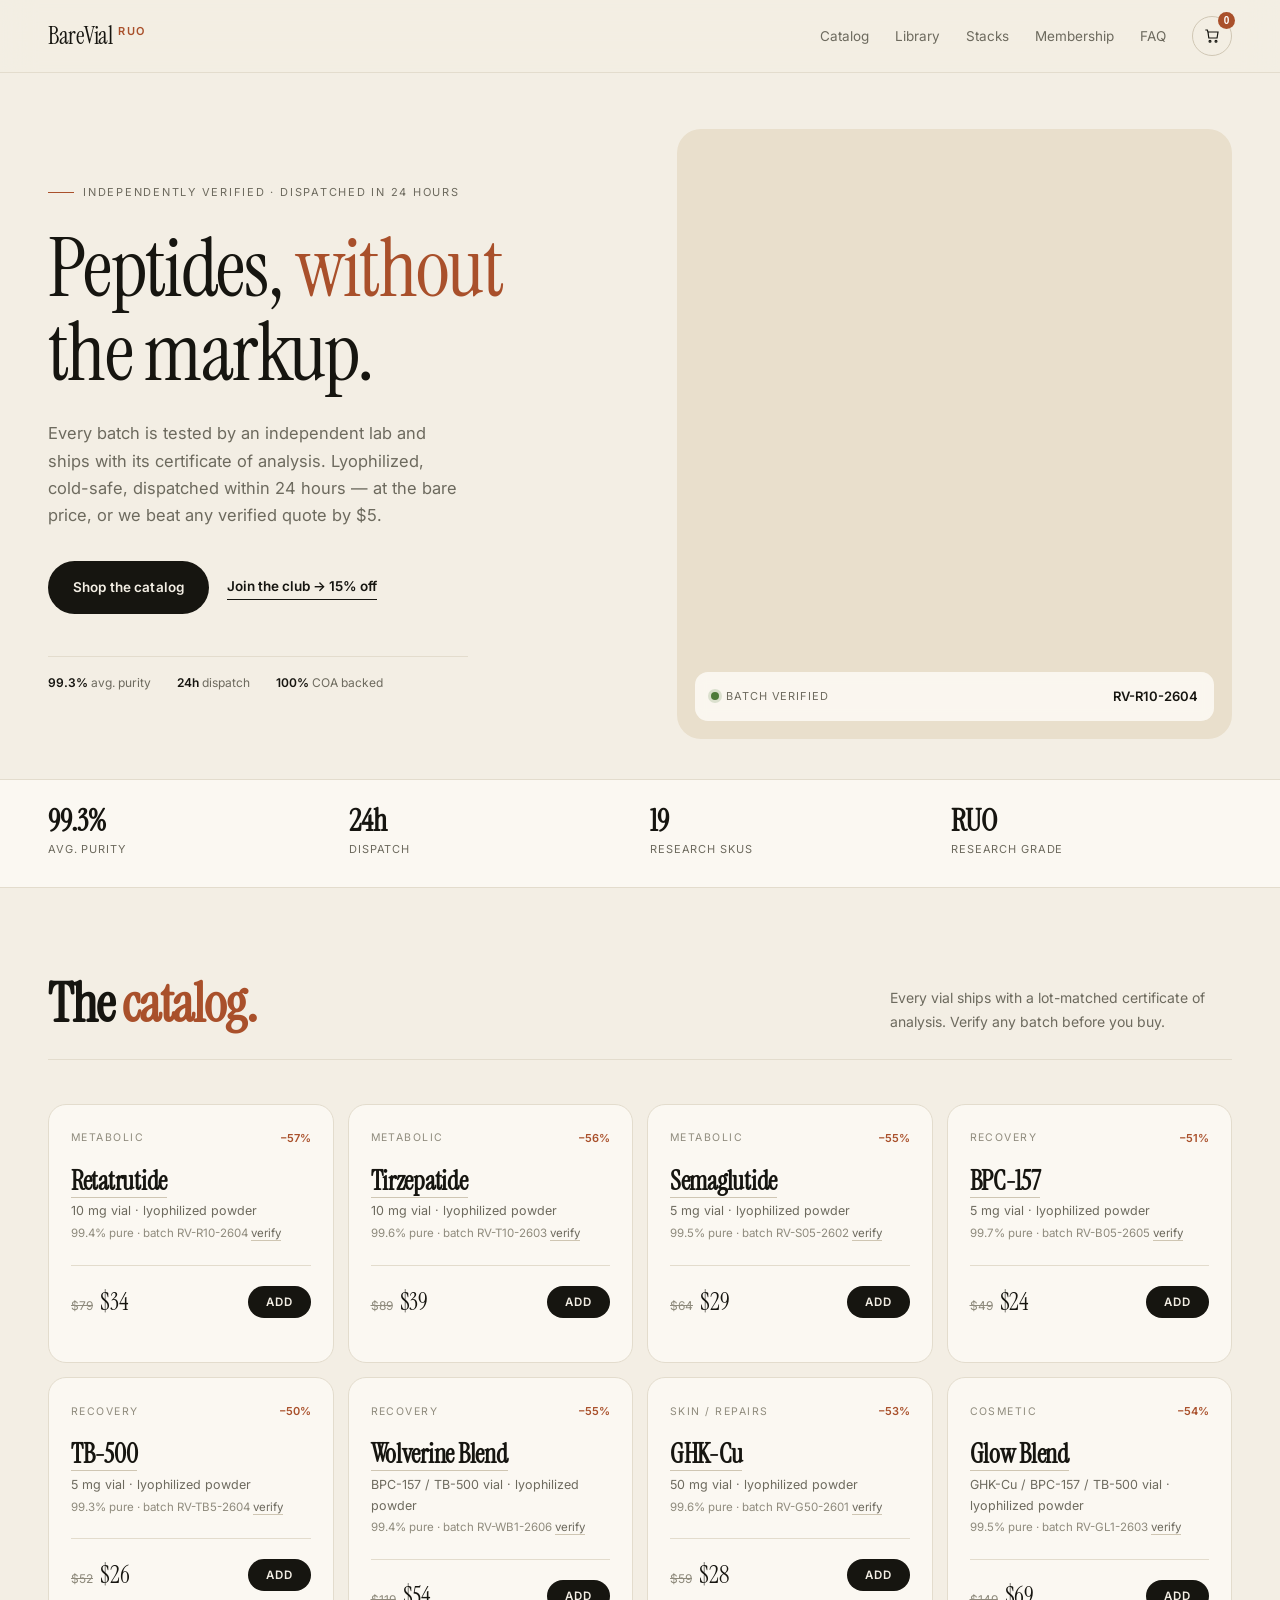
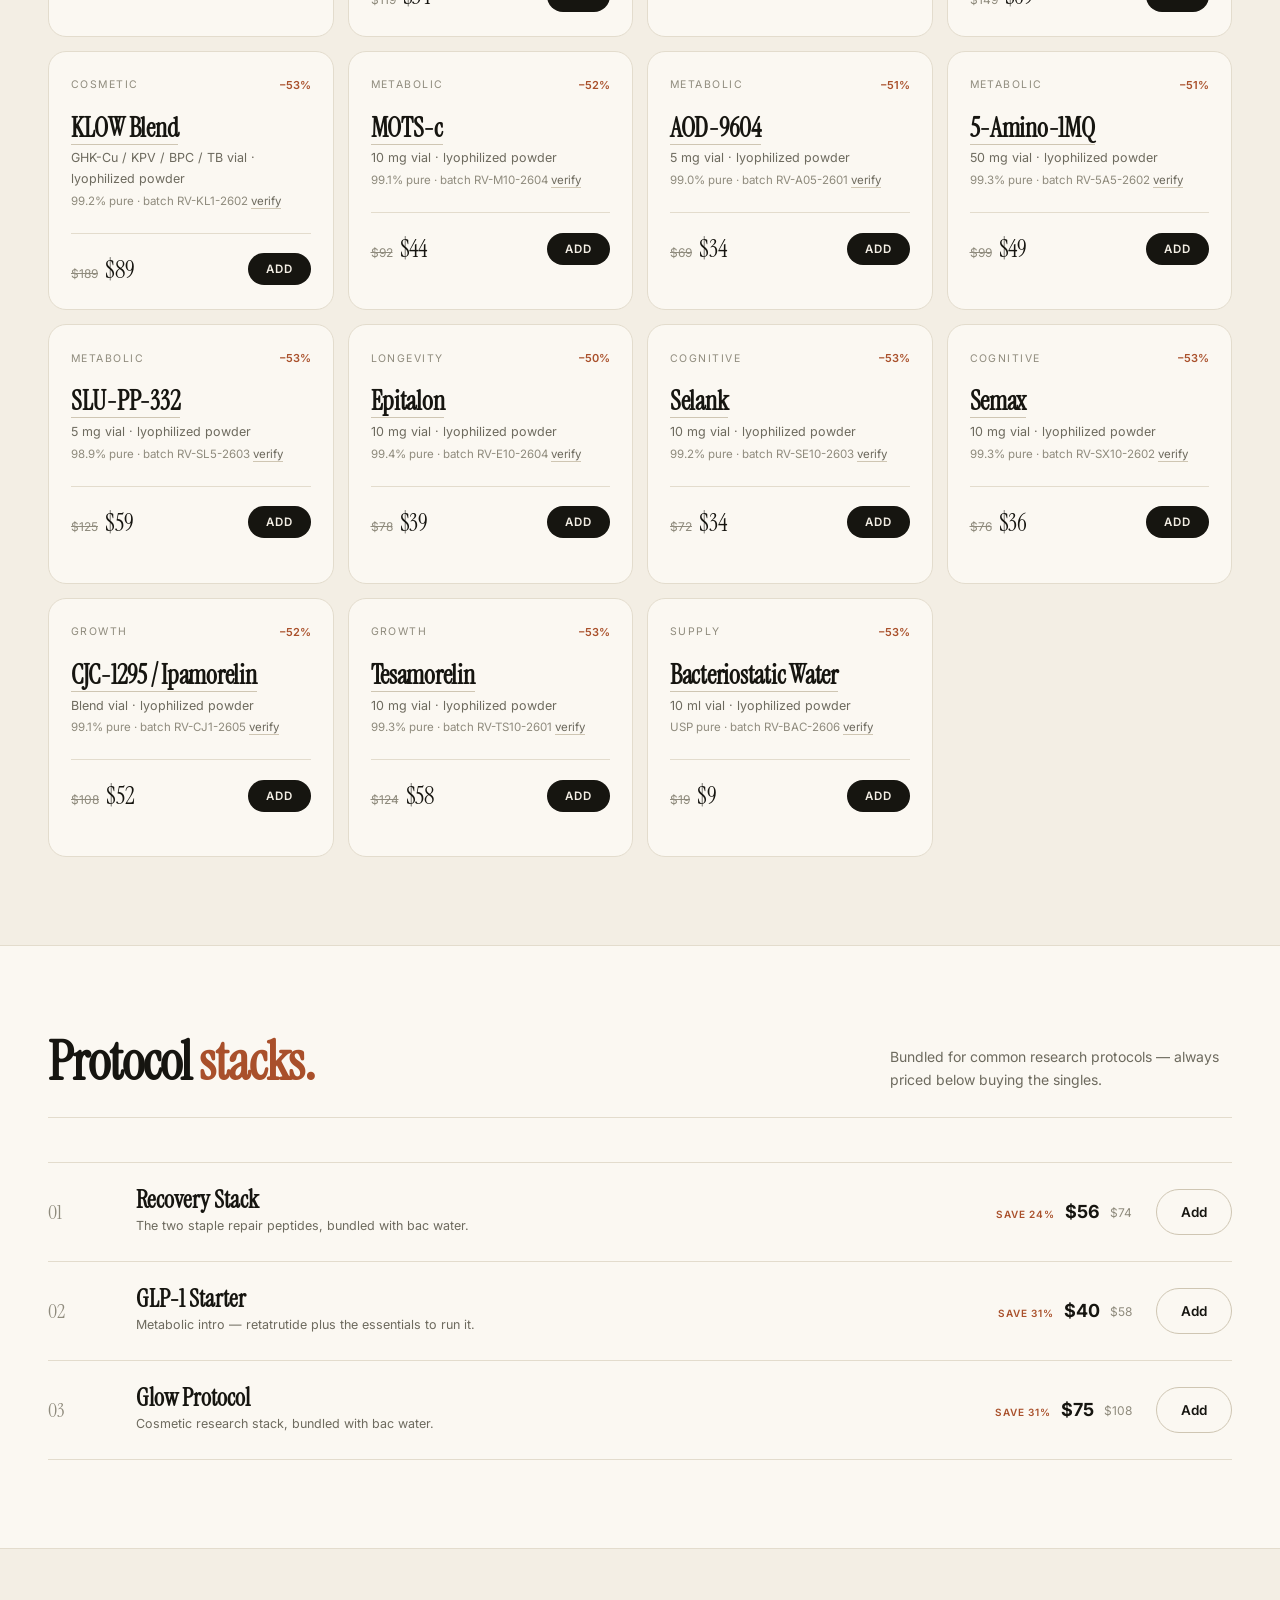
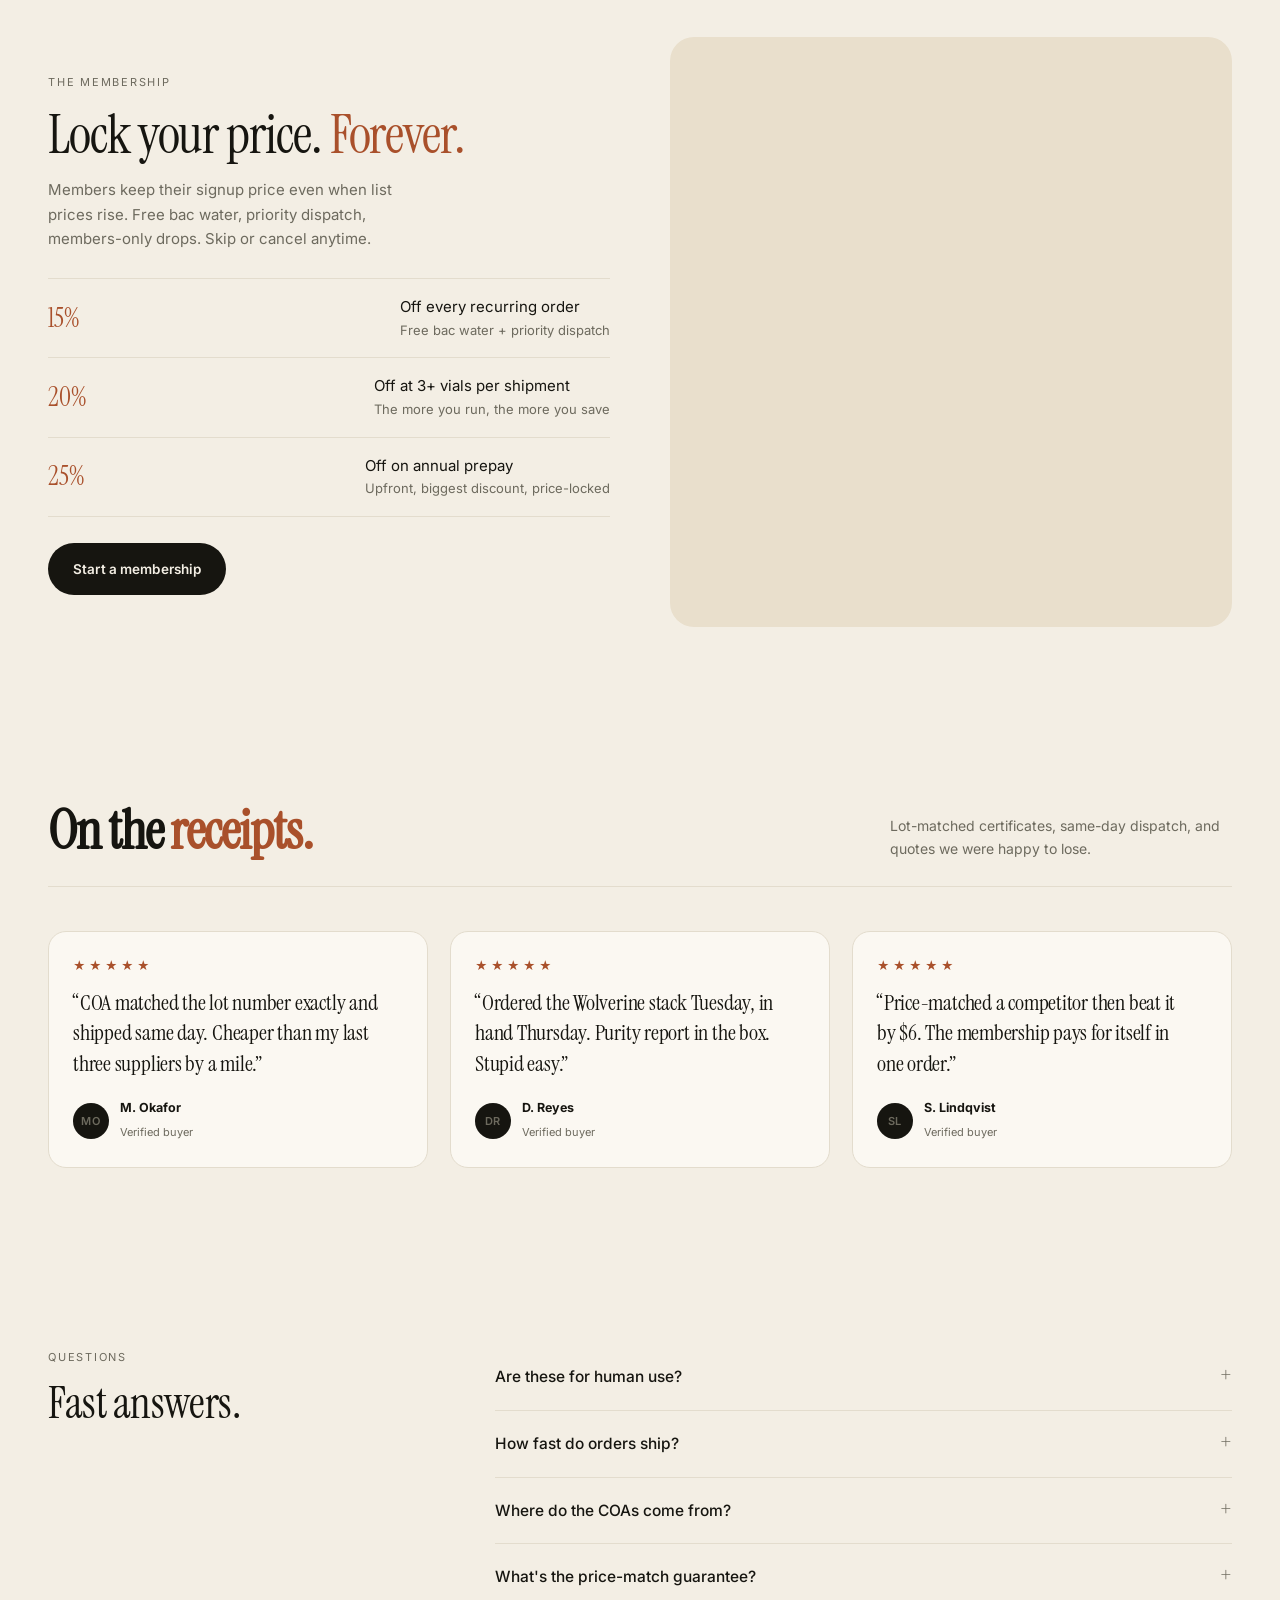
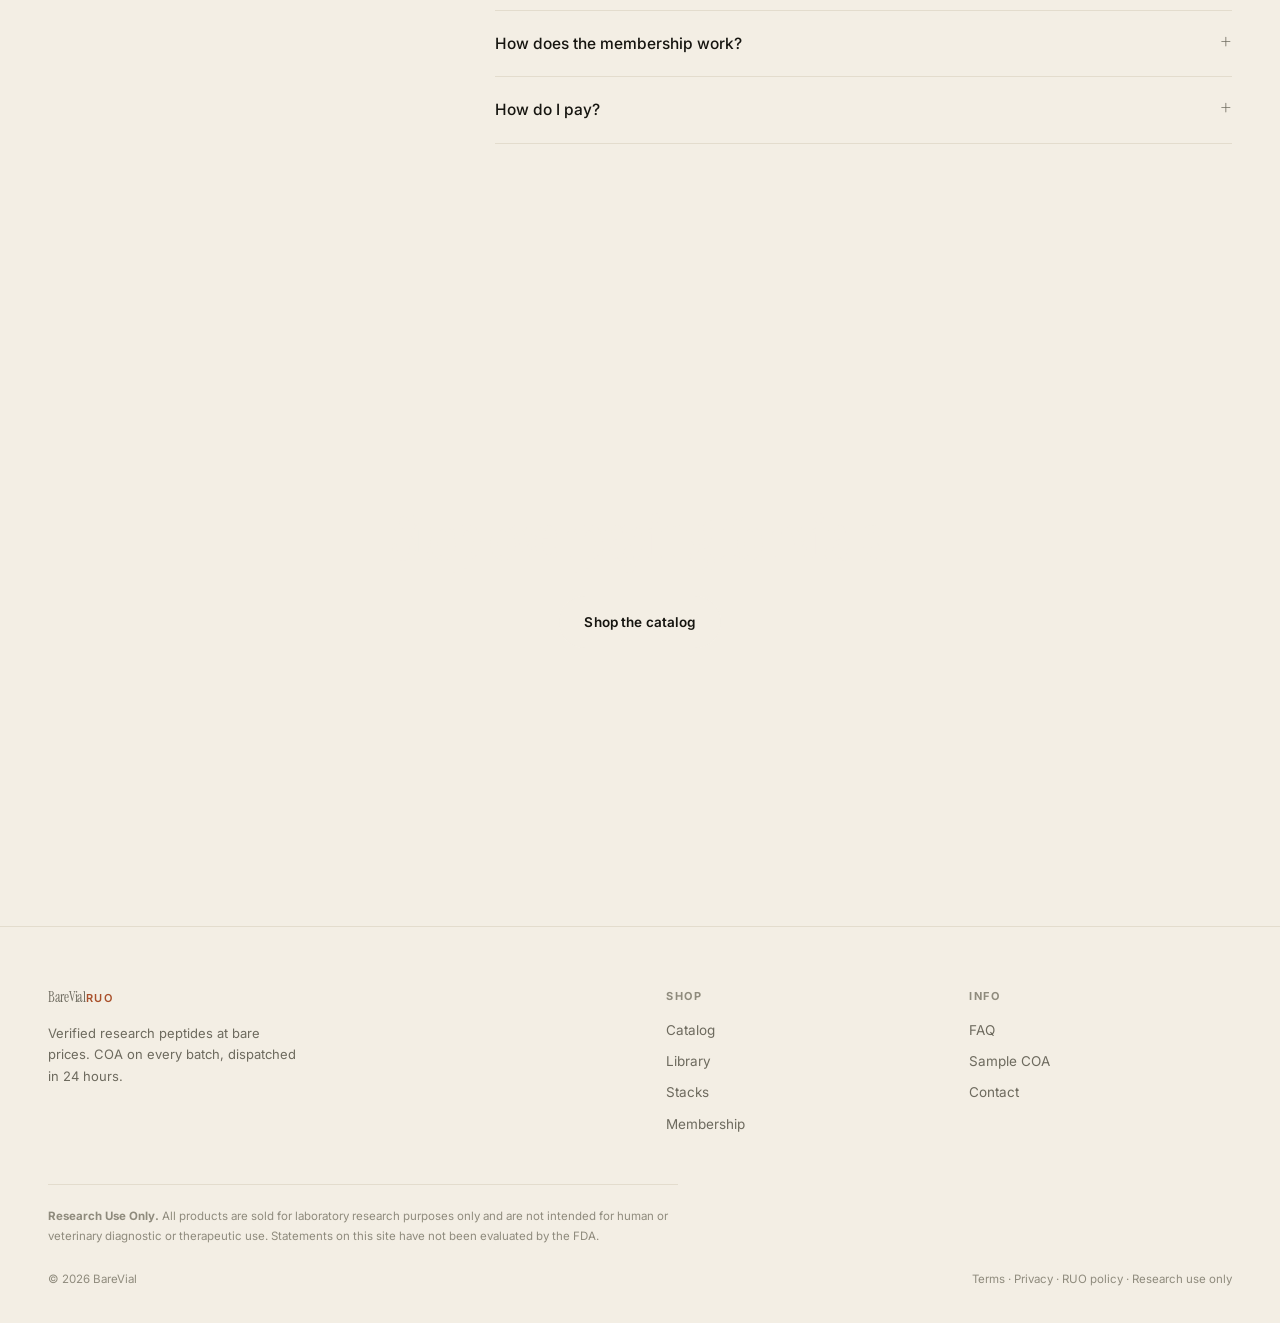
==== commit c9dbf302: "Peptide library: detail pages with science + plain-English breakdowns, catalog links" ====
--- a/index.html
+++ b/index.html
@@ -10,7 +10,7 @@
 <link href="https://fonts.googleapis.com/css2?family=Instrument+Serif:ital@0;1&family=Inter:wght@400;500;600&display=swap" rel="stylesheet">
 <link rel="icon" href="assets/logo.svg" type="image/svg+xml">
 <link rel="canonical" href="https://barevial.surge.sh/">
-<link rel="stylesheet" href="styles.css?v=5">
+<link rel="stylesheet" href="styles.css?v=6">
 <meta property="og:title" content="BareVial — Peptides, without the markup">
 <meta property="og:description" content="Verified research peptides at bare prices. COA on every batch. Ships 24h. RUO.">
 <meta property="og:image" content="https://barevial.surge.sh/assets/og.png">
@@ -24,6 +24,7 @@
     <a class="wordmark" href="#top">BareVial<i>ruo</i></a>
     <nav class="nav-links">
       <a href="#catalog">Catalog</a>
+      <a href="library.html">Library</a>
       <a href="#stacks">Stacks</a>
       <a href="#club">Membership</a>
       <a href="#faq">FAQ</a>
@@ -144,7 +145,8 @@
   <div class="wrap">
     <div class="foot-grid">
       <div><a class="wordmark" href="#top">BareVial<i>ruo</i></a><p>Verified research peptides at bare prices. COA on every batch, dispatched in 24 hours.</p></div>
-      <div><h4>Shop</h4><a href="#catalog">Catalog</a><a href="#stacks">Stacks</a><a href="#club">Membership</a></div>
+      <div><h4>Shop</h4><a href="#catalog">Catalog</a>
+      <a href="library.html">Library</a><a href="#stacks">Stacks</a><a href="#club">Membership</a></div>
       <div><h4>Info</h4><a href="#faq">FAQ</a><a href="#" onclick="openCoa('generic');return false">Sample COA</a><a href="contact.html">Contact</a></div>
     </div>
     <div class="ruo"><b>Research Use Only.</b> All products are sold for laboratory research purposes only and are not intended for human or veterinary diagnostic or therapeutic use. Statements on this site have not been evaluated by the FDA.</div>
--- a/styles.css
+++ b/styles.css
@@ -200,3 +200,5 @@
   .cta{aspect-ratio:4/5}
 }
 @media(prefers-reduced-motion:reduce){*{transition:none!important}}
+.card h3 a{color:inherit;text-decoration:none;background-image:linear-gradient(var(--line2),var(--line2));background-size:100% 1px;background-position:0 100%;background-repeat:no-repeat}
+.card h3 a:hover{color:var(--rust);background-color:transparent}
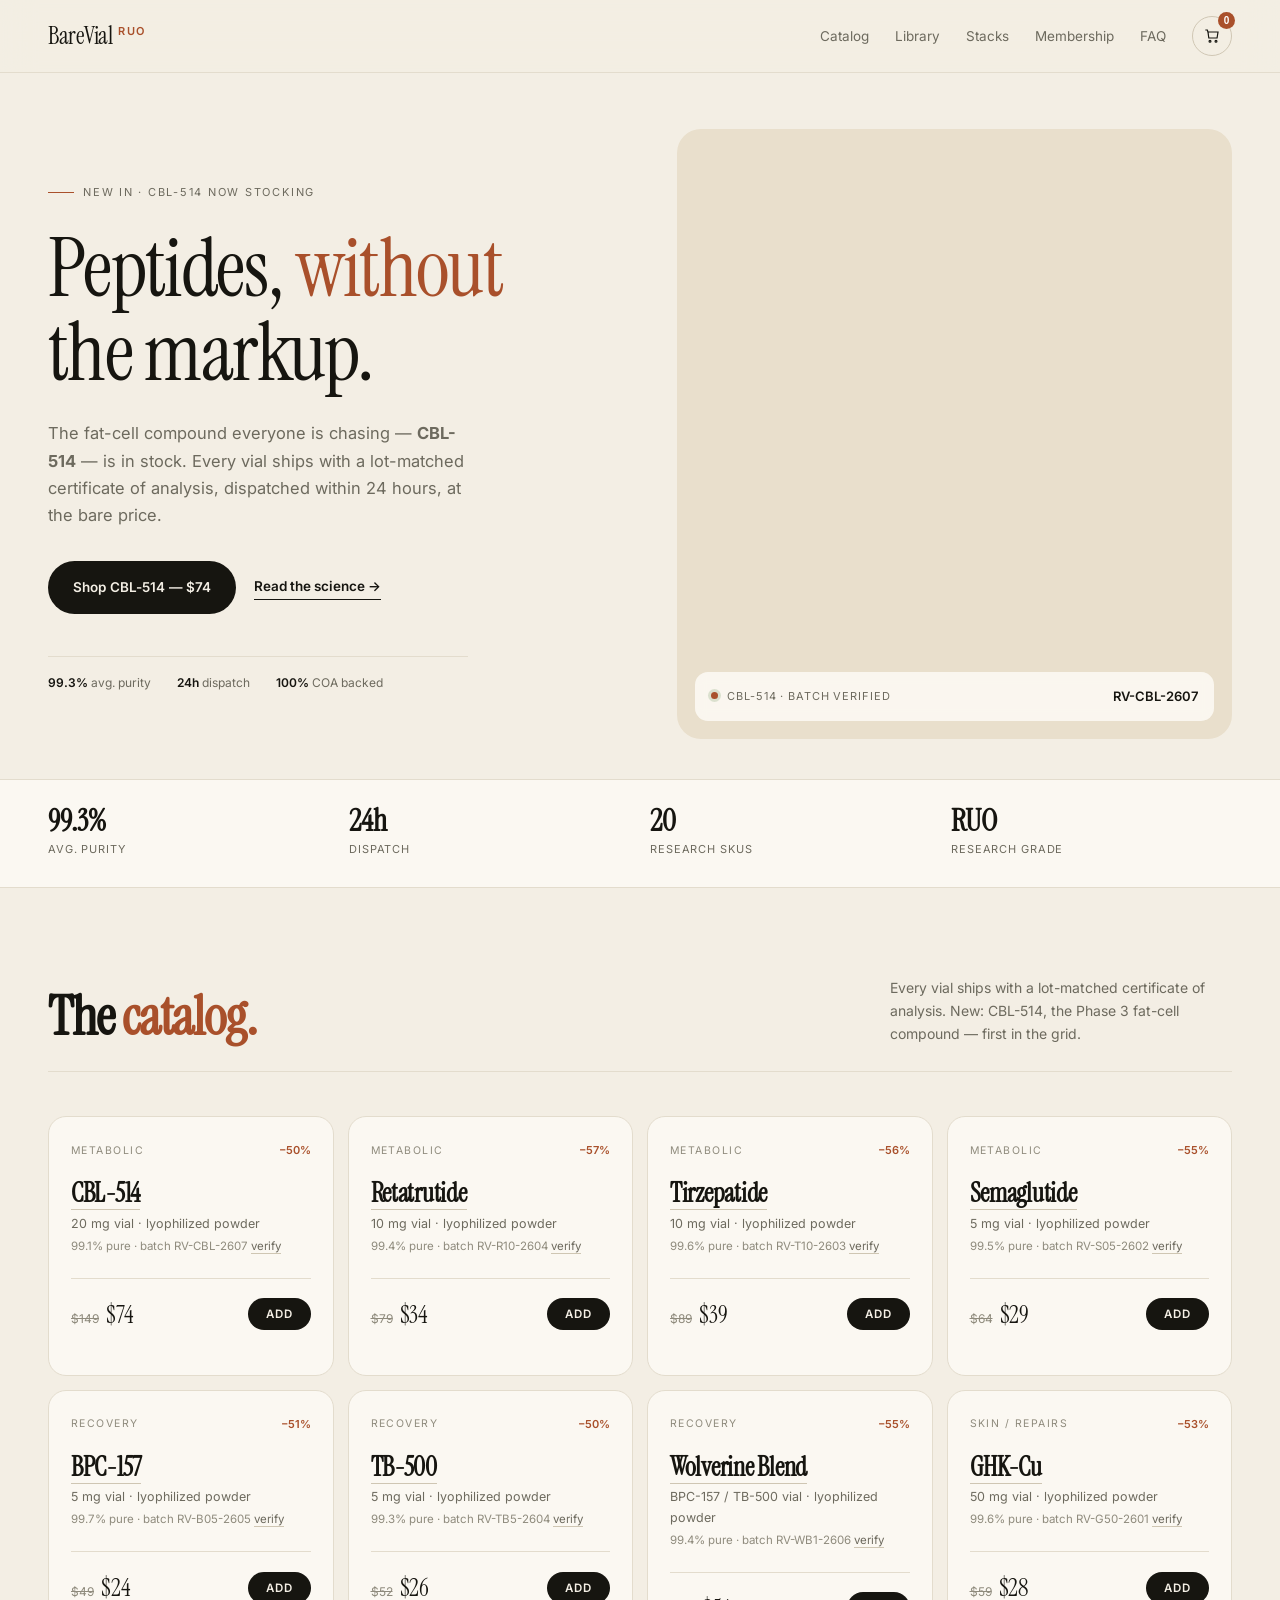
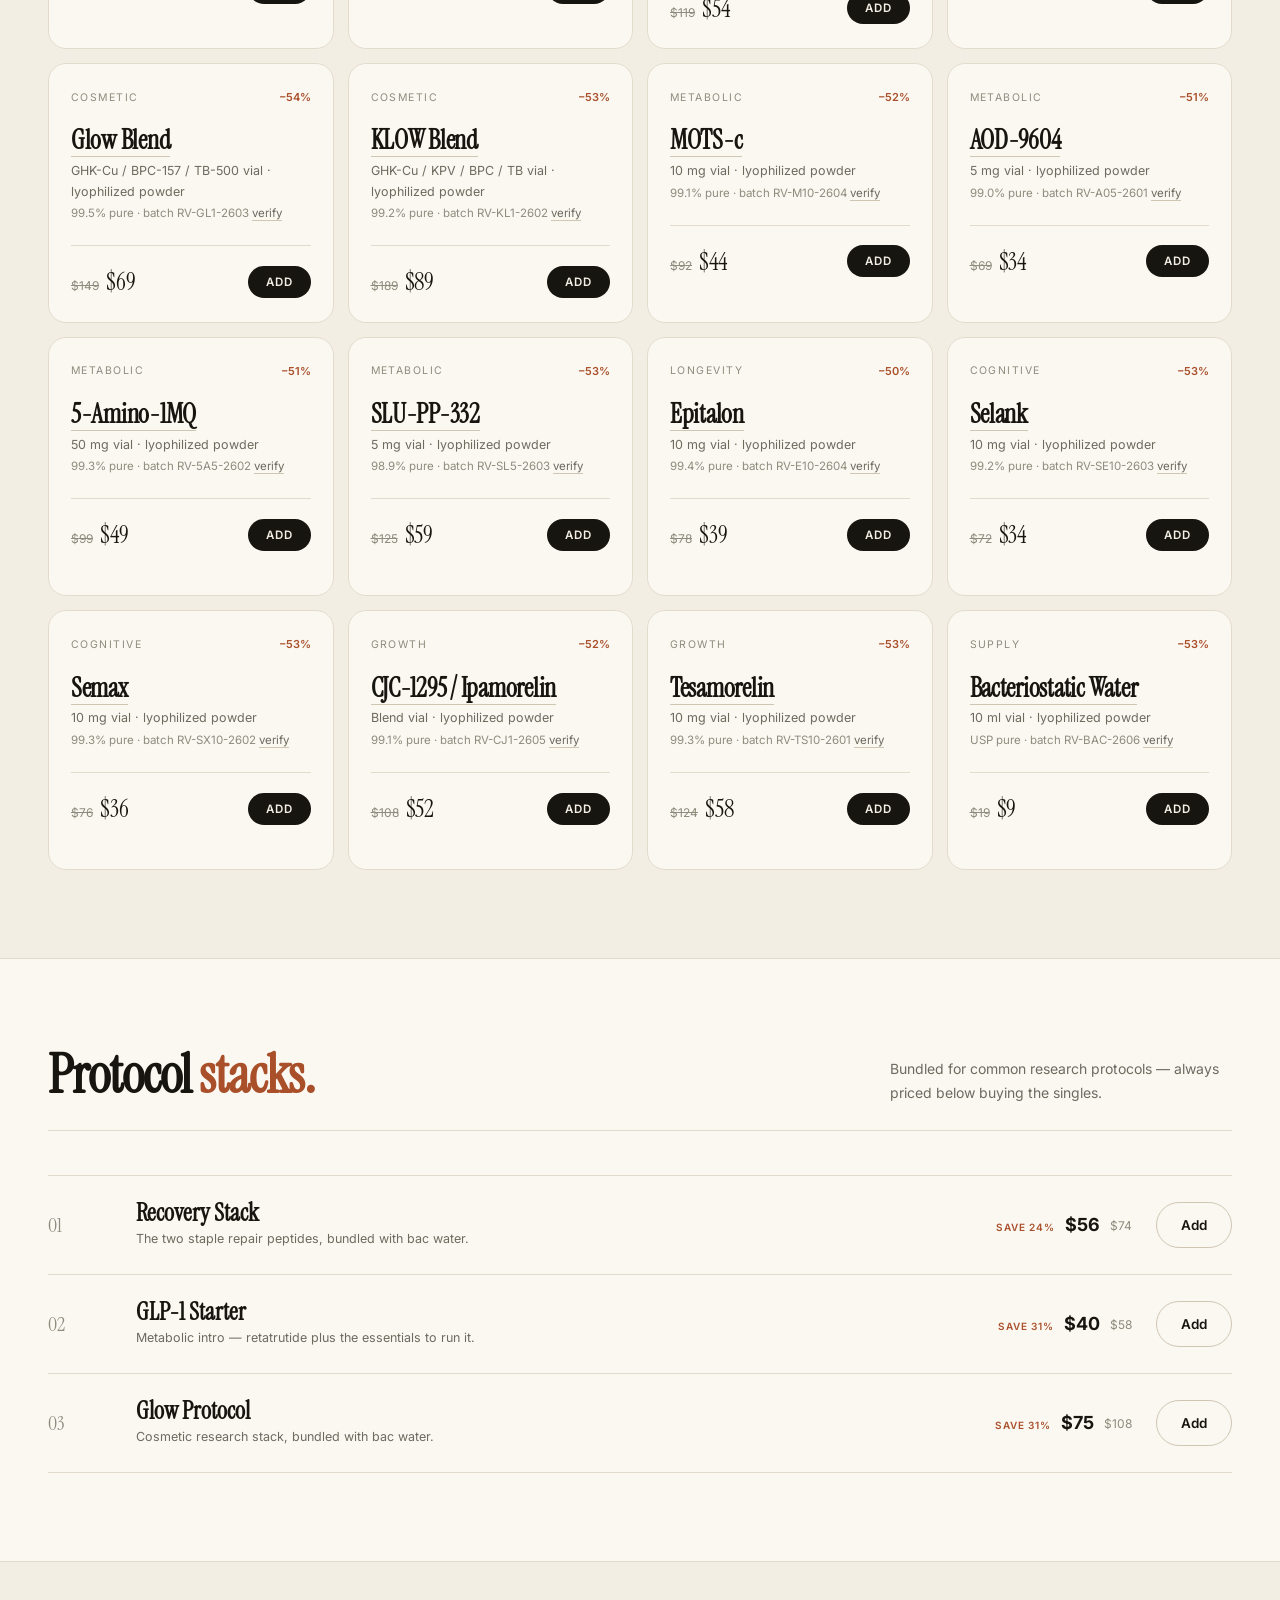
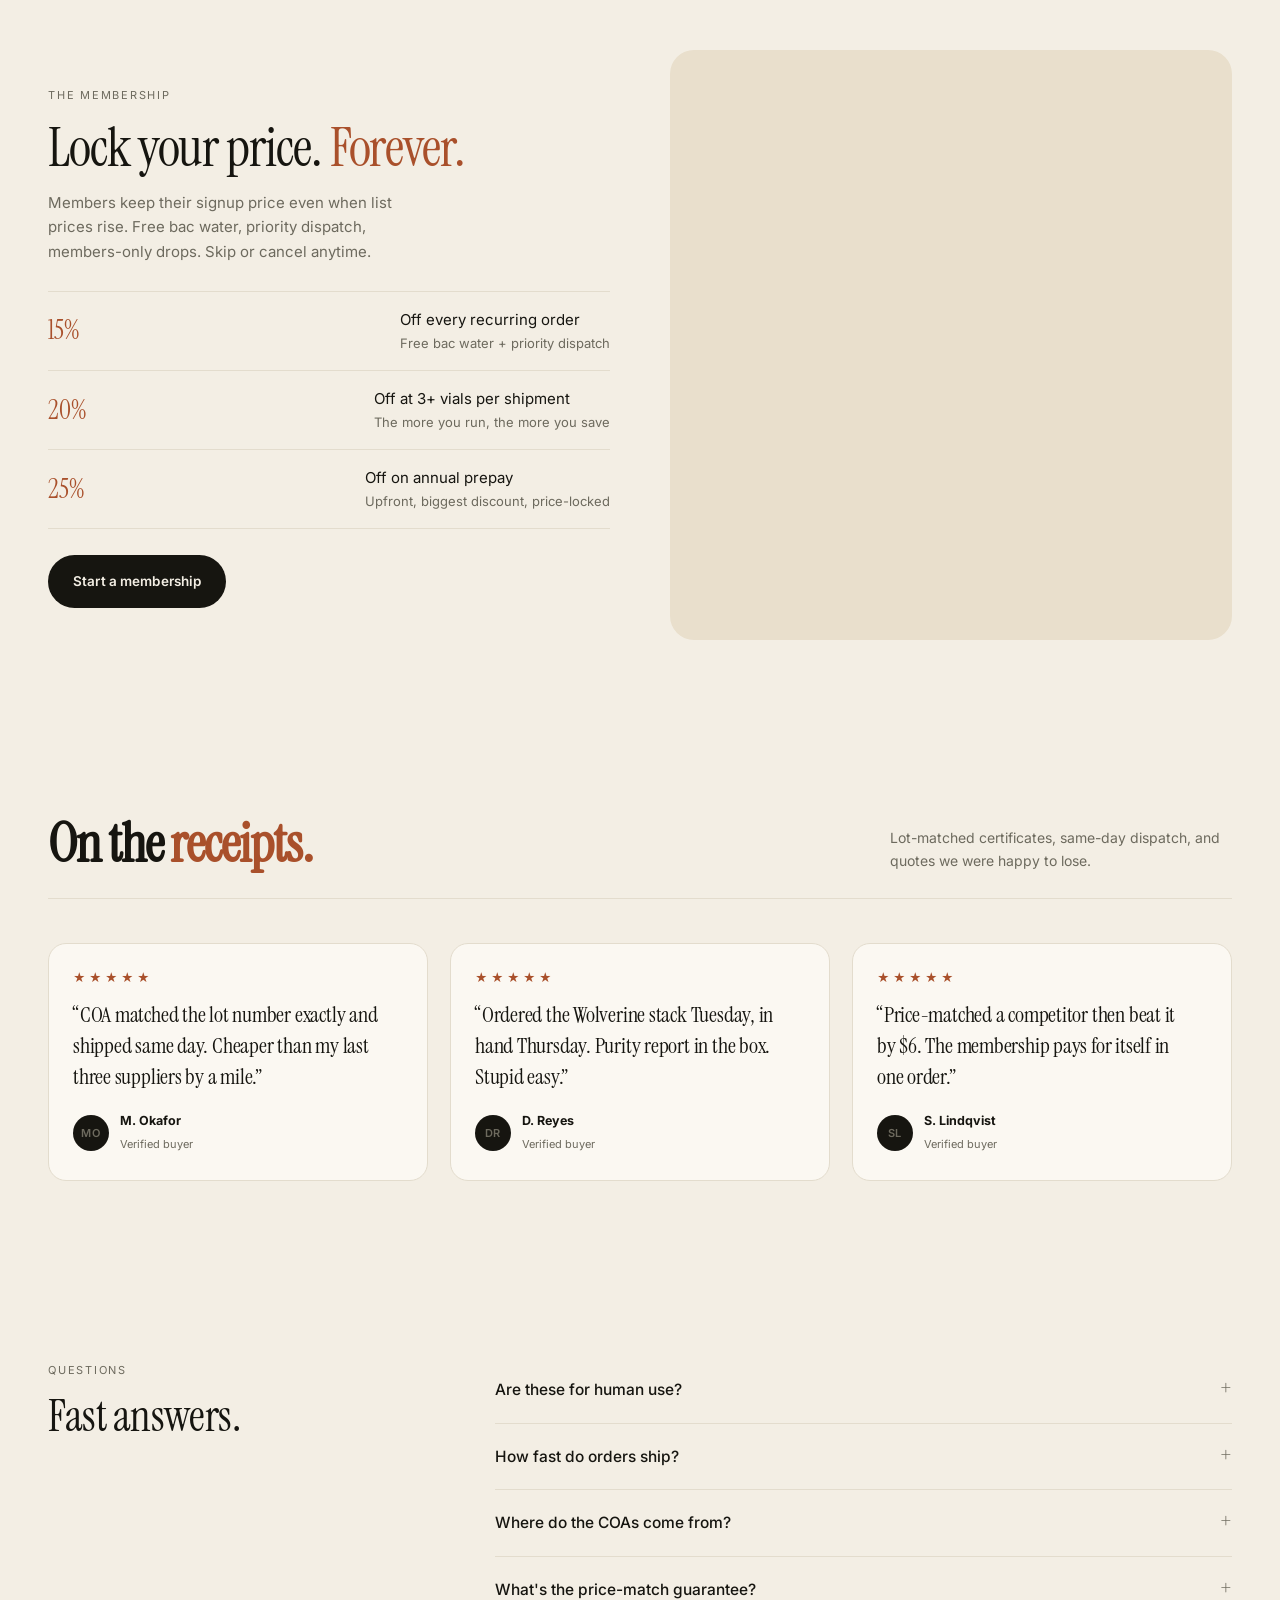
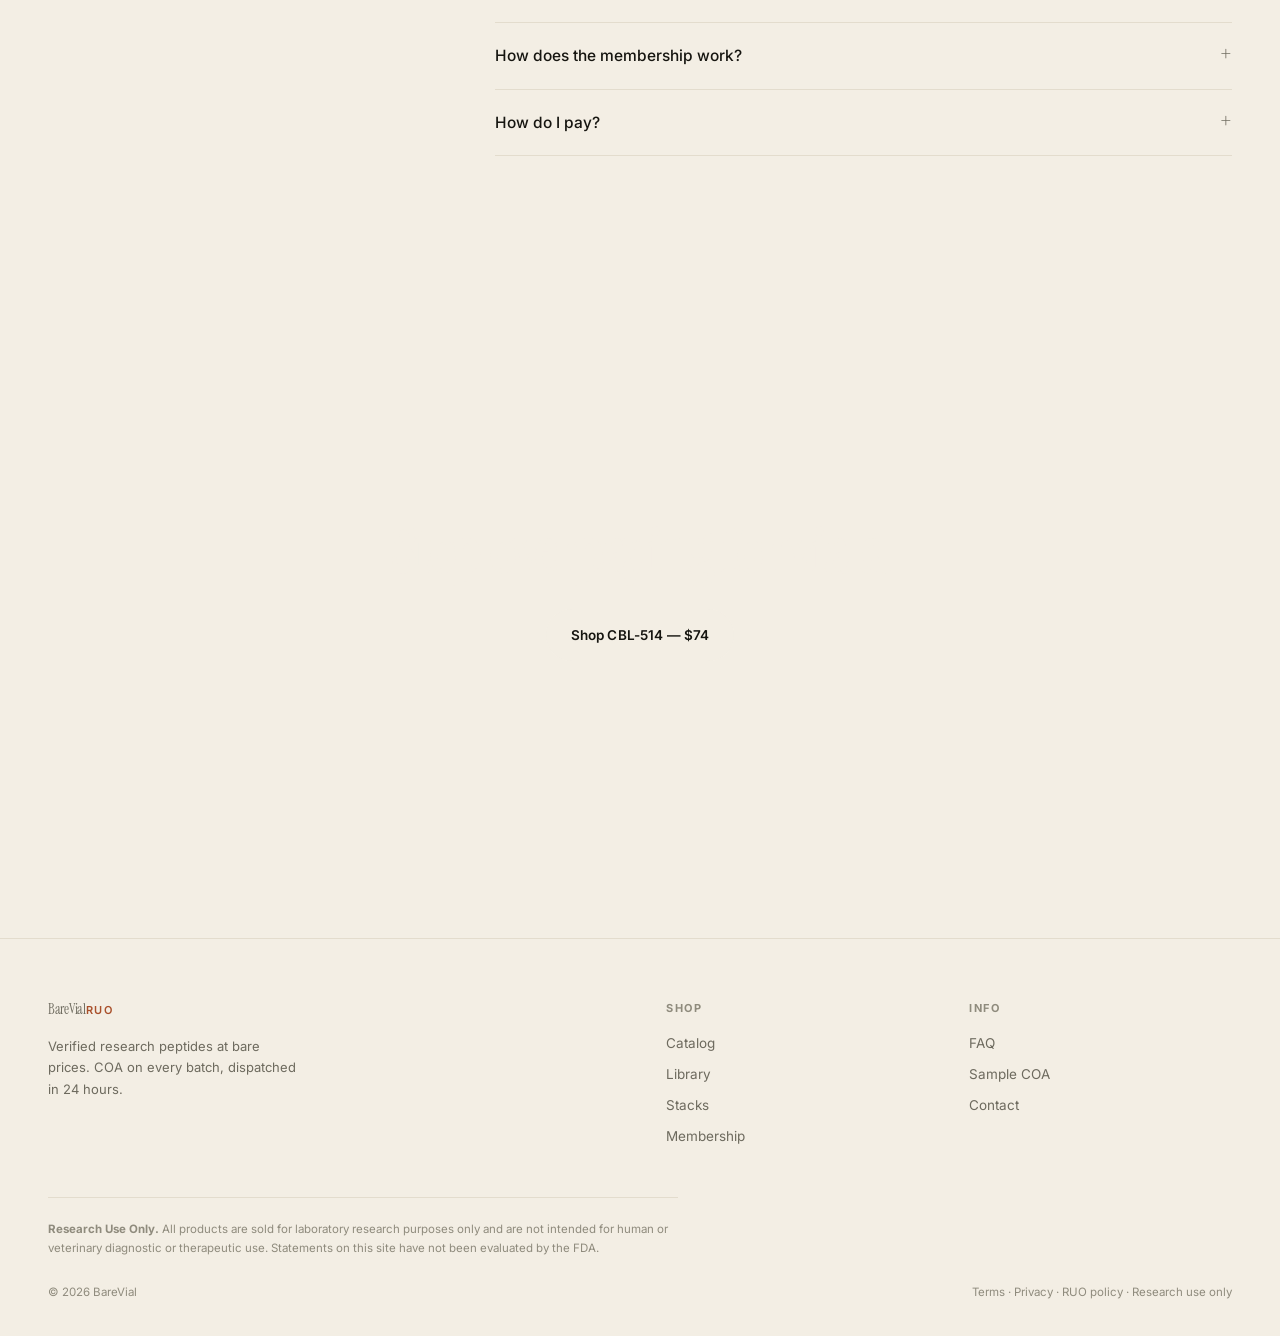
==== commit 72219530: "CBL-514 headline: hero, product, library entry" ====
--- a/index.html
+++ b/index.html
@@ -40,12 +40,12 @@
   <section class="hero">
     <div class="wrap hero-grid">
       <div>
-        <span class="kicker">Independently verified · Dispatched in 24 hours</span>
+        <span class="kicker">New in · CBL-514 now stocking</span>
         <h1>Peptides, <em>without</em> the markup.</h1>
-        <p class="lede">Every batch is tested by an independent lab and ships with its certificate of analysis. Lyophilized, cold-safe, dispatched within 24 hours — at the bare price, or we beat any verified quote by $5.</p>
+        <p class="lede">The fat-cell compound everyone is chasing — <b>CBL-514</b> — is in stock. Every vial ships with a lot-matched certificate of analysis, dispatched within 24 hours, at the bare price.</p>
         <div class="hero-cta">
-          <a class="btn btn-ink" href="#catalog">Shop the catalog</a>
-          <a class="textlink" href="#club">Join the club → 15% off</a>
+          <a class="btn btn-ink" href="peptide.html?p=cbl-514">Shop CBL-514 — $74</a>
+          <a class="textlink" href="library.html">Read the science →</a>
         </div>
         <div class="hero-meta">
           <span><b>99.3%</b> avg. purity</span>
@@ -55,7 +55,7 @@
       </div>
       <div class="hero-media">
         <img src="https://images.unsplash.com/photo-1579154204601-01588f351e67?auto=format&fit=crop&w=1000&q=80" alt="Peptide vials under lab light" onerror="this.style.display='none'">
-        <div class="float-card"><span><span class="dot"></span>Batch verified</span><b>RV-R10-2604</b></div>
+        <div class="float-card"><span><span class="dot"></span>CBL-514 · batch verified</span><b>RV-CBL-2607</b></div>
       </div>
     </div>
   </section>
@@ -64,7 +64,7 @@
     <div class="wrap">
       <div class="s"><b>99.3%</b><span>Avg. purity</span></div>
       <div class="s"><b>24h</b><span>Dispatch</span></div>
-      <div class="s"><b>19</b><span>Research SKUs</span></div>
+      <div class="s"><b>20</b><span>Research SKUs</span></div>
       <div class="s"><b>RUO</b><span>Research grade</span></div>
     </div>
   </div>
@@ -73,7 +73,7 @@
     <div class="wrap">
       <div class="sec-head">
         <h2>The <em>catalog.</em></h2>
-        <p>Every vial ships with a lot-matched certificate of analysis. Verify any batch before you buy.</p>
+        <p>Every vial ships with a lot-matched certificate of analysis. New: CBL-514, the Phase 3 fat-cell compound — first in the grid.</p>
       </div>
       <div class="grid" id="productGrid"></div>
     </div>
@@ -135,7 +135,7 @@
     <div class="wrap">
       <div class="cta">
         <img src="https://images.unsplash.com/photo-1571019613454-1cb2f99b2d8b?auto=format&fit=crop&w=1600&q=80" alt="" onerror="this.style.display='none'">
-        <div class="in"><h2>Stop overpaying for vials.</h2><a class="btn btn-ink" href="#catalog">Shop the catalog</a></div>
+        <div class="in"><h2>Stop overpaying for vials.</h2><a class="btn btn-ink" href="peptide.html?p=cbl-514">Shop CBL-514 — $74</a></div>
       </div>
     </div>
   </section>
--- a/styles.css
+++ b/styles.css
@@ -202,3 +202,40 @@
 @media(prefers-reduced-motion:reduce){*{transition:none!important}}
 .card h3 a{color:inherit;text-decoration:none;background-image:linear-gradient(var(--line2),var(--line2));background-size:100% 1px;background-position:0 100%;background-repeat:no-repeat}
 .card h3 a:hover{color:var(--rust);background-color:transparent}
+
+
+/* ---------- library: editorial index ---------- */
+.lib-head{display:grid;grid-template-columns:1.15fr .85fr;gap:44px;align-items:end;padding:46px 0 32px;border-bottom:1px solid var(--line)}
+.lib-head h1{font-family:var(--serif);font-size:clamp(42px,5.8vw,76px);line-height:1;letter-spacing:-.02em;margin:14px 0 0}
+.lib-head .lede{color:var(--soft);font-size:15.5px;max-width:44ch;text-wrap:pretty}
+.lib-sec{padding:38px 0 8px}
+.lib-sec .secbar{display:flex;align-items:baseline;gap:14px;padding-bottom:14px}
+.lib-sec .secbar h2{font-size:12px;font-weight:600;letter-spacing:.14em;text-transform:uppercase;color:var(--ink)}
+.lib-sec .secbar .cnt{font-family:var(--serif);font-size:15px;color:var(--faint)}
+.lib-sec .secbar .sub{font-size:12.5px;color:var(--faint);margin-left:auto;text-align:right}
+.rows{display:grid}
+.row{display:grid;grid-template-columns:230px 1fr auto;gap:30px;align-items:baseline;padding:19px 12px;border-top:1px solid var(--line);transition:background .2s}
+.rows .row:last-child{border-bottom:1px solid var(--line)}
+.row:hover{background:var(--paper)}
+.rname{font-family:var(--serif);font-size:22px;letter-spacing:-.01em;color:var(--ink);text-decoration:none;white-space:nowrap}
+.rname span{font-family:var(--sans);font-size:11px;color:var(--faint);margin-left:8px;letter-spacing:.04em}
+.rplain{font-size:13.5px;color:var(--soft);line-height:1.55;text-wrap:pretty}
+.rmeta{display:flex;align-items:baseline;gap:18px}
+.rmeta .pr{font-family:var(--serif);font-size:19px}
+.rmeta .pr s{font-family:var(--sans);font-size:11px;color:var(--faint);margin-right:6px}
+.more{font-size:11.5px;font-weight:600;letter-spacing:.04em;color:var(--ink);border-bottom:1px solid var(--line2);text-decoration:none;white-space:nowrap}
+.row:hover .more{border-color:var(--ink)}
+.dot{width:7px;height:7px;border-radius:99px;display:inline-block;margin-right:9px;vertical-align:1px;background:var(--rust)}
+.catnav{position:sticky;top:70px;z-index:20;background:rgba(243,238,228,.92);backdrop-filter:blur(10px);display:flex;gap:20px;flex-wrap:wrap;padding:13px 4px;border-bottom:1px solid var(--line);font-size:11px;letter-spacing:.12em;text-transform:uppercase}
+.catnav a{color:var(--soft)}
+.catnav a:hover{color:var(--ink)}
+.reveal{opacity:0;transform:translateY(8px);transition:opacity .5s ease,transform .5s ease}
+.reveal.in{opacity:1;transform:none}
+@media(prefers-reduced-motion:reduce){.reveal{opacity:1;transform:none;transition:none}}
+@media(max-width:860px){
+  .lib-head{grid-template-columns:1fr;gap:18px}
+  .row{grid-template-columns:1fr;gap:8px;padding:16px 6px}
+  .rname{white-space:normal}
+  .rmeta{gap:14px}
+  .lib-sec .secbar .sub{display:none}
+}
